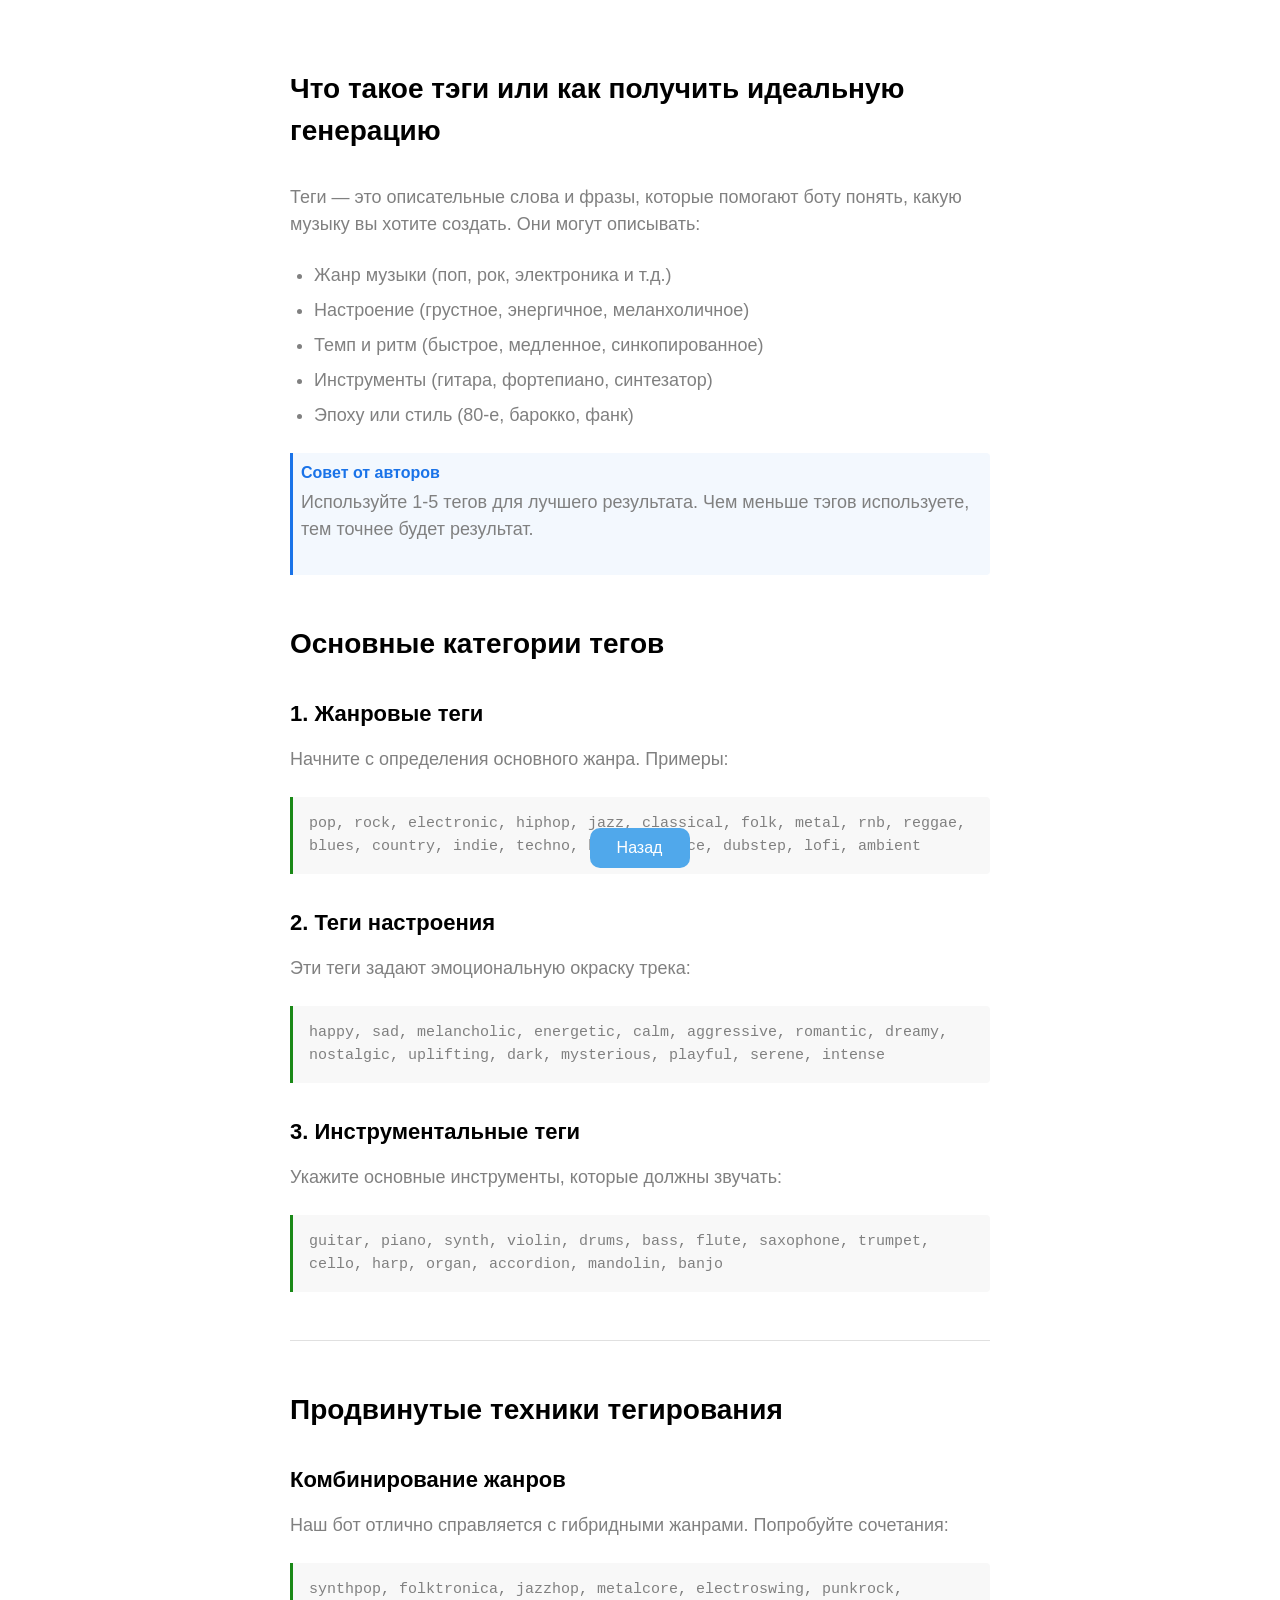
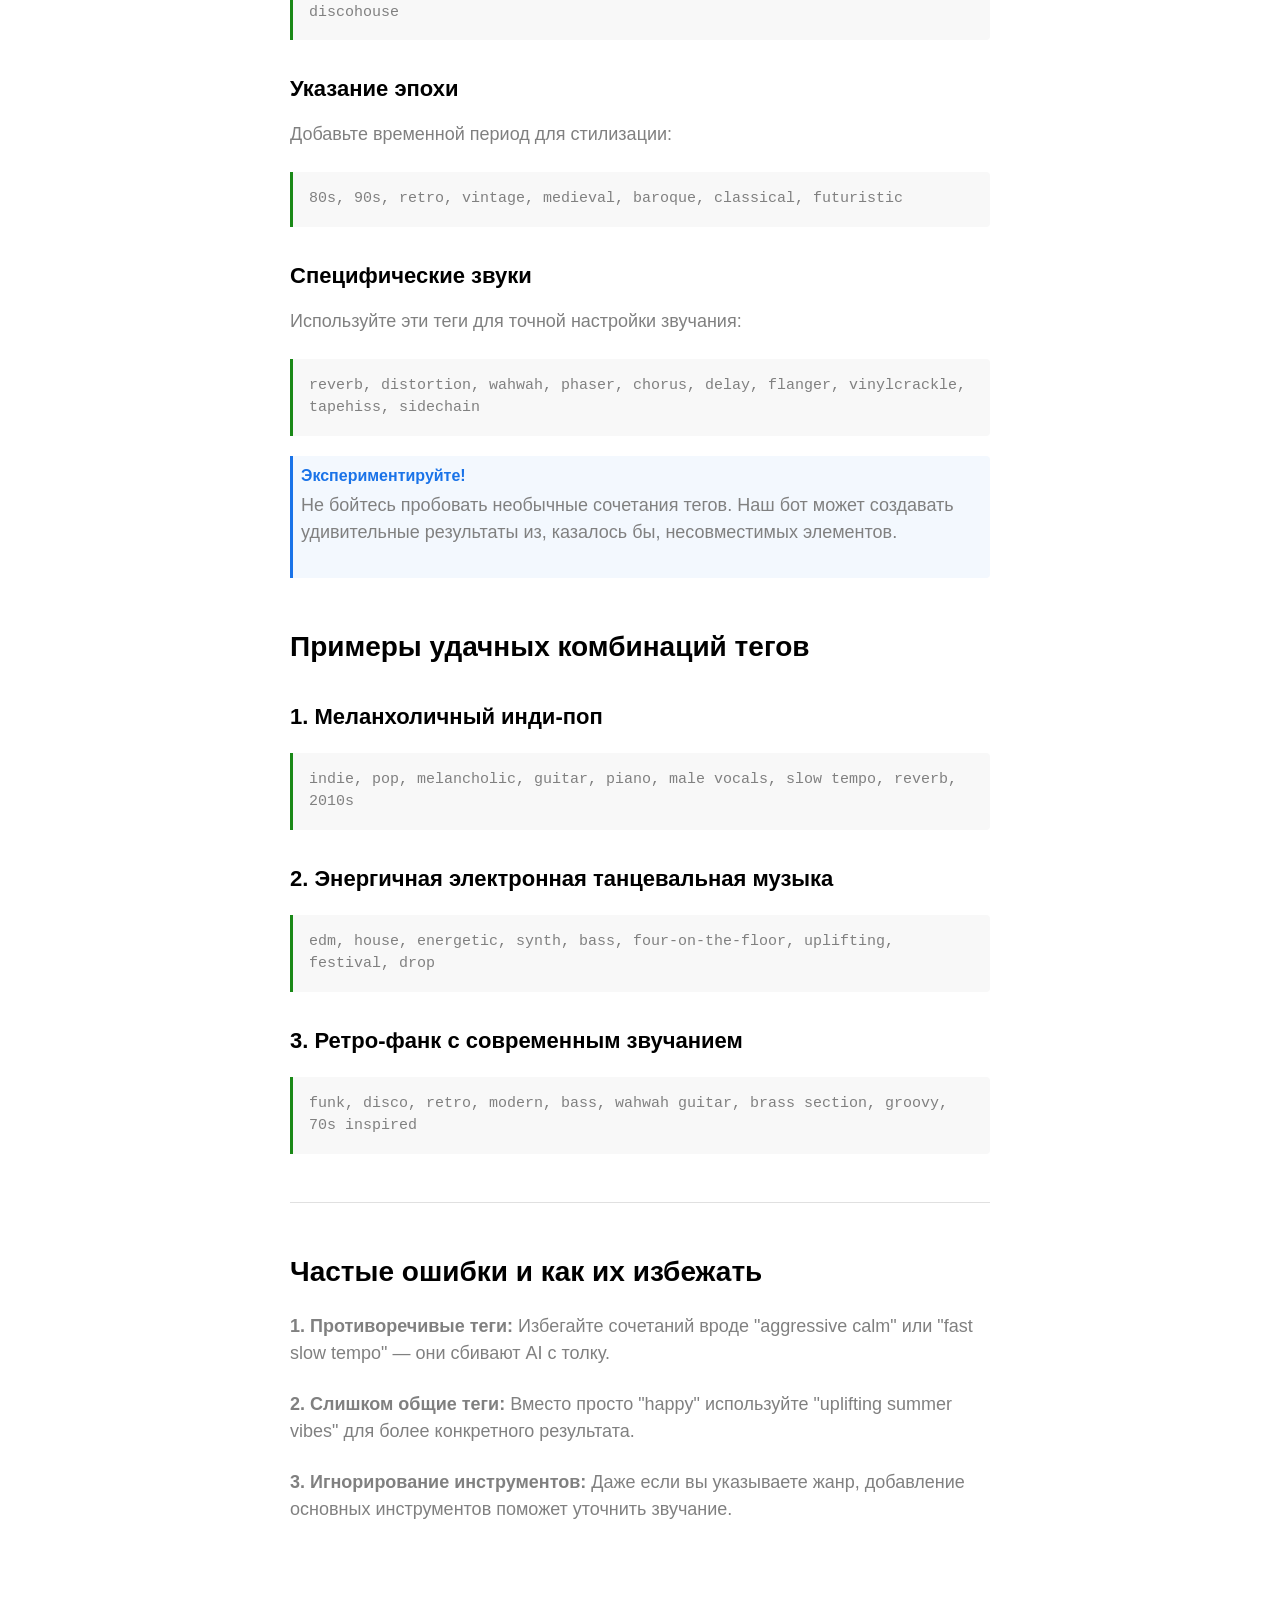
==== index.html @ ff2bd341 "work correct" ====
<!DOCTYPE html>
<html>
<head>
    <meta charset="utf-8">
    <meta name="viewport" content="width=device-width, initial-scale=1">
    <title>Полное руководство по тегам для Suno AI | Генерация музыки с искусственным интеллектом</title>
    <script src="https://telegram.org/js/telegram-web-app.js"></script>
    <link rel="stylesheet" type="text/css" href="style.css" media="screen"/>
</head>
<body>
<header>
    <h2>Что такое тэги или как получить идеальную генерацию</h2>
</header>

<article>

    <p>Теги — это описательные слова и фразы, которые помогают боту понять, какую музыку вы хотите создать. Они могут описывать:</p>

    <ul>
        <li>Жанр музыки (поп, рок, электроника и т.д.)</li>
        <li>Настроение (грустное, энергичное, меланхоличное)</li>
        <li>Темп и ритм (быстрое, медленное, синкопированное)</li>
        <li>Инструменты (гитара, фортепиано, синтезатор)</li>
        <li>Эпоху или стиль (80-е, барокко, фанк)</li>
    </ul>

    <div class="tip">
        <div class="tip-title">Совет от авторов</div>
        <p>Используйте 1-5 тегов для лучшего результата. Чем меньше тэгов используете, тем точнее будет результат.</p>
    </div>

    <h2>Основные категории тегов</h2>

    <h3>1. Жанровые теги</h3>
    <p>Начните с определения основного жанра. Примеры:</p>
    <div class="tag-example">
        pop, rock, electronic, hiphop, jazz, classical, folk, metal, rnb, reggae, blues, country, indie, techno, house,
        trance, dubstep, lofi, ambient
    </div>

    <h3>2. Теги настроения</h3>
    <p>Эти теги задают эмоциональную окраску трека:</p>
    <div class="tag-example">
        happy, sad, melancholic, energetic, calm, aggressive, romantic, dreamy, nostalgic, uplifting, dark, mysterious,
        playful, serene, intense
    </div>

    <h3>3. Инструментальные теги</h3>
    <p>Укажите основные инструменты, которые должны звучать:</p>
    <div class="tag-example">
        guitar, piano, synth, violin, drums, bass, flute, saxophone, trumpet, cello, harp, organ, accordion, mandolin,
        banjo
    </div>

    <div class="divider"></div>

    <h2>Продвинутые техники тегирования</h2>

    <h3>Комбинирование жанров</h3>
    <p>Наш бот отлично справляется с гибридными жанрами. Попробуйте сочетания:</p>
    <div class="tag-example">
        synthpop, folktronica, jazzhop, metalcore, electroswing, punkrock, discohouse
    </div>

    <h3>Указание эпохи</h3>
    <p>Добавьте временной период для стилизации:</p>
    <div class="tag-example">
        80s, 90s, retro, vintage, medieval, baroque, classical, futuristic
    </div>

    <h3>Специфические звуки</h3>
    <p>Используйте эти теги для точной настройки звучания:</p>
    <div class="tag-example">
        reverb, distortion, wahwah, phaser, chorus, delay, flanger, vinylcrackle, tapehiss, sidechain
    </div>

    <div class="tip">
        <div class="tip-title">Экспериментируйте!</div>
        <p>Не бойтесь пробовать необычные сочетания тегов. Наш бот может создавать удивительные результаты из, казалось
            бы, несовместимых элементов.</p>
    </div>

    <h2>Примеры удачных комбинаций тегов</h2>

    <h3>1. Меланхоличный инди-поп</h3>
    <div class="tag-example">
        indie, pop, melancholic, guitar, piano, male vocals, slow tempo, reverb, 2010s
    </div>

    <h3>2. Энергичная электронная танцевальная музыка</h3>
    <div class="tag-example">
        edm, house, energetic, synth, bass, four-on-the-floor, uplifting, festival, drop
    </div>

    <h3>3. Ретро-фанк с современным звучанием</h3>
    <div class="tag-example">
        funk, disco, retro, modern, bass, wahwah guitar, brass section, groovy, 70s inspired
    </div>

    <div class="divider"></div>

    <h2>Частые ошибки и как их избежать</h2>

    <p><strong>1. Противоречивые теги:</strong> Избегайте сочетаний вроде "aggressive calm" или "fast slow tempo" — они
        сбивают AI с толку.</p>

    <p><strong>2. Слишком общие теги:</strong> Вместо просто "happy" используйте "uplifting summer vibes" для более
        конкретного результата.</p>

    <p style="margin-bottom: 4rem"><strong>3. Игнорирование инструментов:</strong> Даже если вы указываете жанр, добавление основных инструментов
        поможет уточнить звучание.</p>
</article>
<div class="button-container">
    <button id="close-btn" class="close-btn">Назад</button>
</div>
<script src="app.js"></script>
</body>
</html>
---- style.css ----
button {
    background-color: var(--tg-theme-button-color, #50a8eb);
    color: var(--tg-theme-button-text-color, #ffffff);
    border: none;
    padding: 10px 16px;
    border-radius: 10px;
    margin-top: 10px;
    cursor: pointer;
}

:root {
    --primary-color: #1a8917;
    --secondary-color: #1a73e8;
    --text-color: #808080;
    --light-text: #999999;
    --border-color: #e0e0e0;
    --bg-light: #f8f8f8;
}

* {
    box-sizing: border-box;
    margin: 0;
    padding: 0;
}

body {
    font-family: -apple-system, BlinkMacSystemFont, 'Segoe UI', Roboto, Oxygen, Ubuntu, Cantarell, 'Helvetica Neue', sans-serif;
    line-height: 1.5;
    color: var(--text-color);
    max-width: 740px;
    margin: 0 auto;
    padding: 20px;
    background-color: #fff;
    -webkit-font-smoothing: antialiased;
    -moz-osx-font-smoothing: grayscale;
}

header {
    margin-bottom: 2rem;
}

h1 {
    font-size: 2.625rem; /* 42px */
    font-weight: 700;
    line-height: 1.2;
    margin-bottom: 1.5rem;
    color: #000;
}

h2 {
    font-size: 1.75rem; /* 28px */
    font-weight: 600;
    margin-top: 3rem;
    margin-bottom: 1.25rem;
    color: #000;
}

h3 {
    font-size: 1.375rem; /* 22px */
    font-weight: 600;
    margin-top: 2rem;
    margin-bottom: 1rem;
    color: #000;
}

p {
    font-size: 1.125rem; /* 18px */
    margin-bottom: 1.5rem;
    color: var(--text-color);
}

a {
    color: var(--primary-color);
    text-decoration: none;
    transition: opacity 0.2s;
}

a:hover {
    text-decoration: underline;
    opacity: 0.9;
}

.meta {
    color: var(--light-text);
    font-size: 1rem;
    margin-bottom: 2rem;
    display: flex;
    flex-wrap: wrap;
    gap: 0.5rem;
}

.tags {
    display: flex;
    flex-wrap: wrap;
    gap: 0.5rem;
    margin: 1.875rem 0;
}

.tag {
    background-color: #f2f2f2;
    color: var(--text-color);
    padding: 0.25rem 0.75rem;
    border-radius: 50px;
    font-size: 0.875rem;
    white-space: nowrap;
}

.tag-example {
    background-color: var(--bg-light);
    border-left: 3px solid var(--primary-color);
    padding: 1rem;
    margin: 1.25rem 0;
    font-family: 'SFMono-Regular', Consolas, 'Liberation Mono', Menlo, monospace;
    overflow-x: auto;
    border-radius: 0 4px 4px 0;
    font-size: 0.9375rem;
    line-height: 1.5;
}

.tip {
    background-color: rgba(26, 115, 232, 0.05);
    border-left: 3px solid var(--secondary-color);
    padding: .5rem;
    margin: 1.25rem 0;
    border-radius: 0 4px 4px 0;
}

.tip-title {
    font-weight: 600;
    margin-bottom: 0.25rem;
    color: var(--secondary-color);
}

.divider {
    border: 0;
    height: 1px;
    background: var(--border-color);
    margin: 3rem 0;
}

ul, ol {
    margin-bottom: 1.5rem;
    padding-left: 1.5rem;
}

li {
    margin-bottom: 0.5rem;
    font-size: 1.125rem;
}

footer {
    margin-top: 3.75rem;
    text-align: center;
    color: var(--light-text);
    font-size: 0.875rem;
    padding-top: 1.5rem;
    border-top: 1px solid var(--border-color);
}

/* Мобильные стили */
@media (max-width: 768px) {
    body {
        padding: 1rem;
    }

    h1 {
        font-size: 2rem; /* 32px */
        margin-bottom: 1.25rem;
    }

    h2 {
        font-size: 1.5rem; /* 24px */
        margin-top: 2.5rem;
    }

    h3 {
        font-size: 1.25rem; /* 20px */
    }

    p, li {
        font-size: 1rem;
    }

    .tag-example, .tip {
        padding: 0.75rem;
        font-size: 0.875rem;
    }

    .meta {
        font-size: 0.875rem;
    }
}

@media (max-width: 480px) {
    h1 {
        font-size: 1.75rem; /* 28px */
    }

    h2 {
        font-size: 1.375rem; /* 22px */
    }

    .tags {
        margin: 1.5rem 0;
    }
}

/* Анимации и интерактивность */
@media (hover: hover) {
    .tag:hover {
        background-color: #e6e6e6;
        cursor: default;
    }
}

/* Поддержка темной темы */
@media (prefers-color-scheme: dark) {
    body {
        background-color: #121212;
        color: #e0e0e0;
    }

    h1, h2, h3 {
        color: #ffffff;
    }

    .tag {
        background-color: #333;
        color: #e0e0e0;
    }

    .tag-example {
        background-color: #1e1e1e;
        color: #e0e0e0;
    }

    .tip {
        background-color: rgba(26, 115, 232, 0.1);
    }

    .divider, footer {
        border-color: #333;
    }
}

.button-container {
    display: flex;
    align-items: center;
    justify-content: center;
    position: fixed;
    bottom: 2rem;
    left: 50%;
    transform: translateX(-50%);
}

.close-btn {
    padding: 10px;
    line-height: 20px;
    font-size: 16px;
    width: 100px;
    font-family: -apple-system, BlinkMacSystemFont, 'Segoe UI', Roboto, Oxygen, Ubuntu, Cantarell, 'Helvetica Neue', sans-serif;
    text-align: center;
}

.close-btn:hover {
    transform: scale(1.05);    /* Легкое увеличение */
    box-shadow: 0 6px 12px rgba(0, 0, 0, 0.3); /* Усиленная тень */
}

.close-btn:active {
    transform: scale(0.95); /* Эффект нажатия */
}
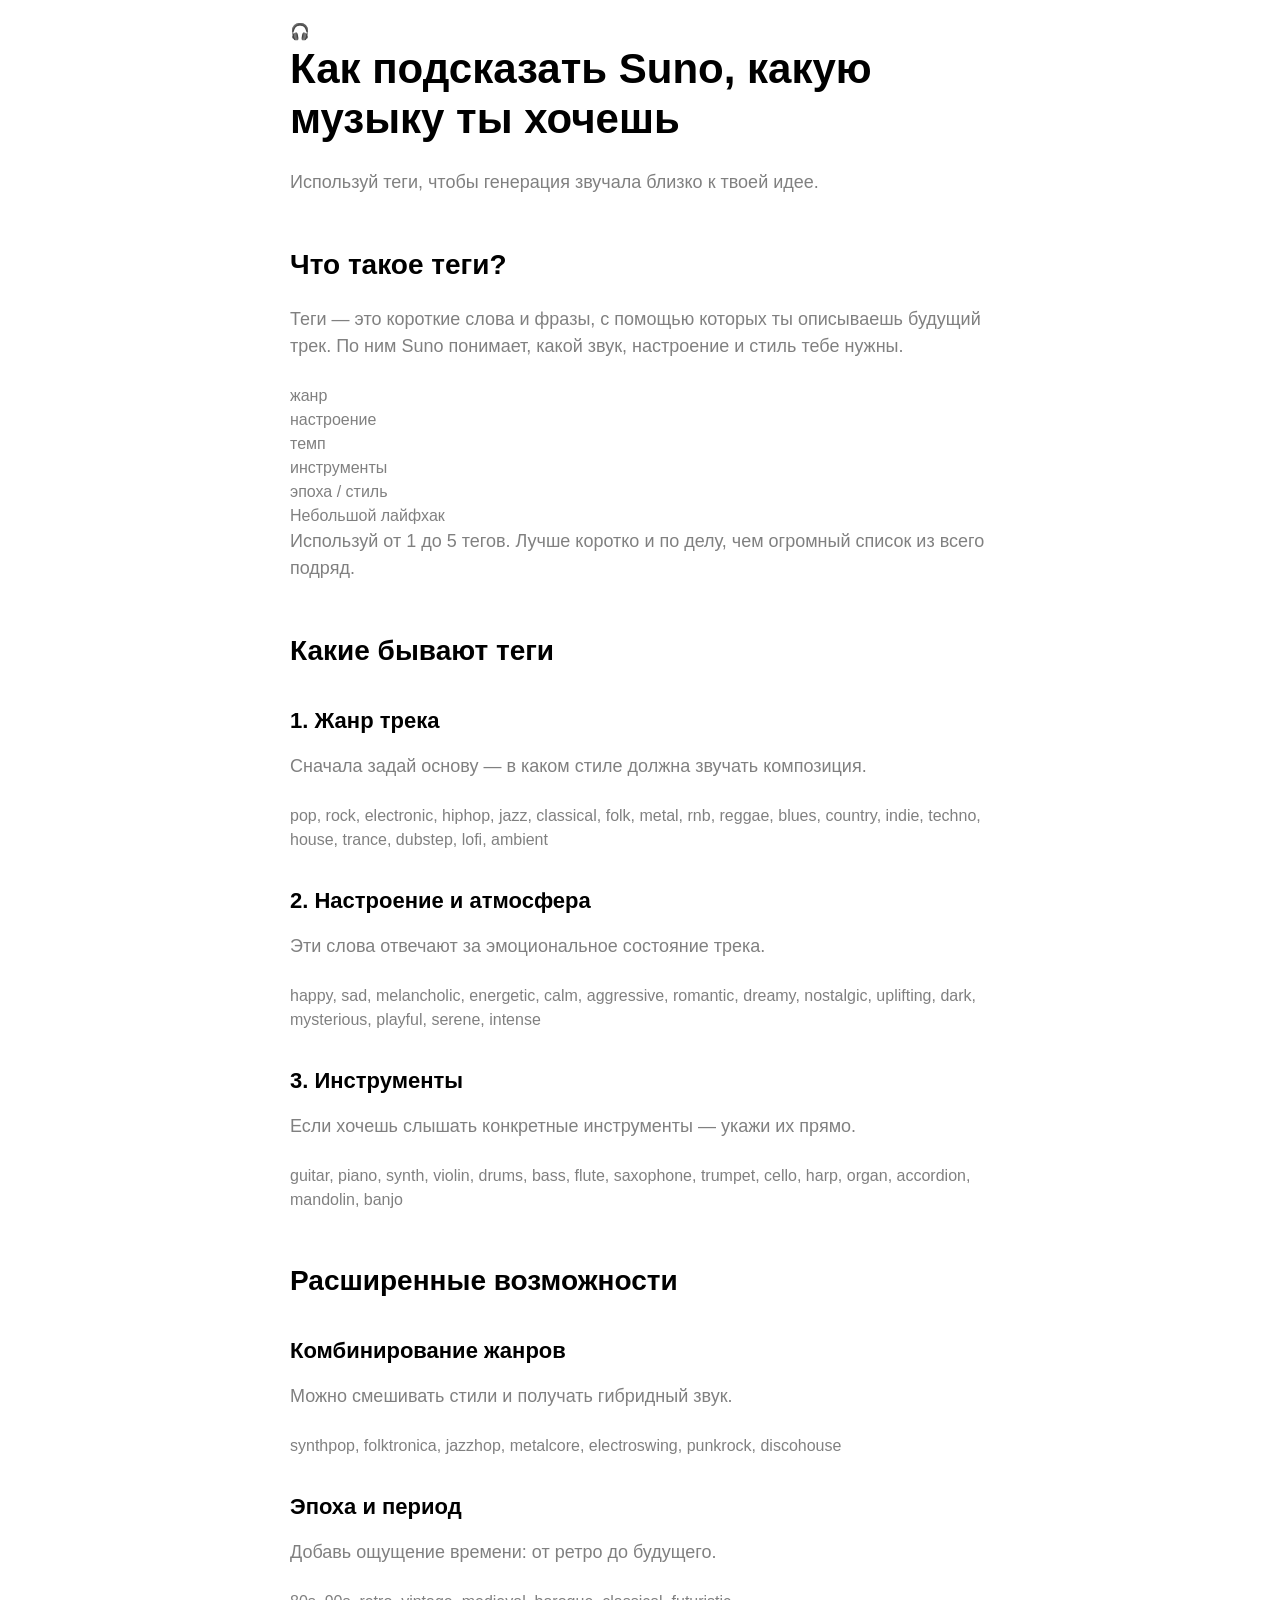
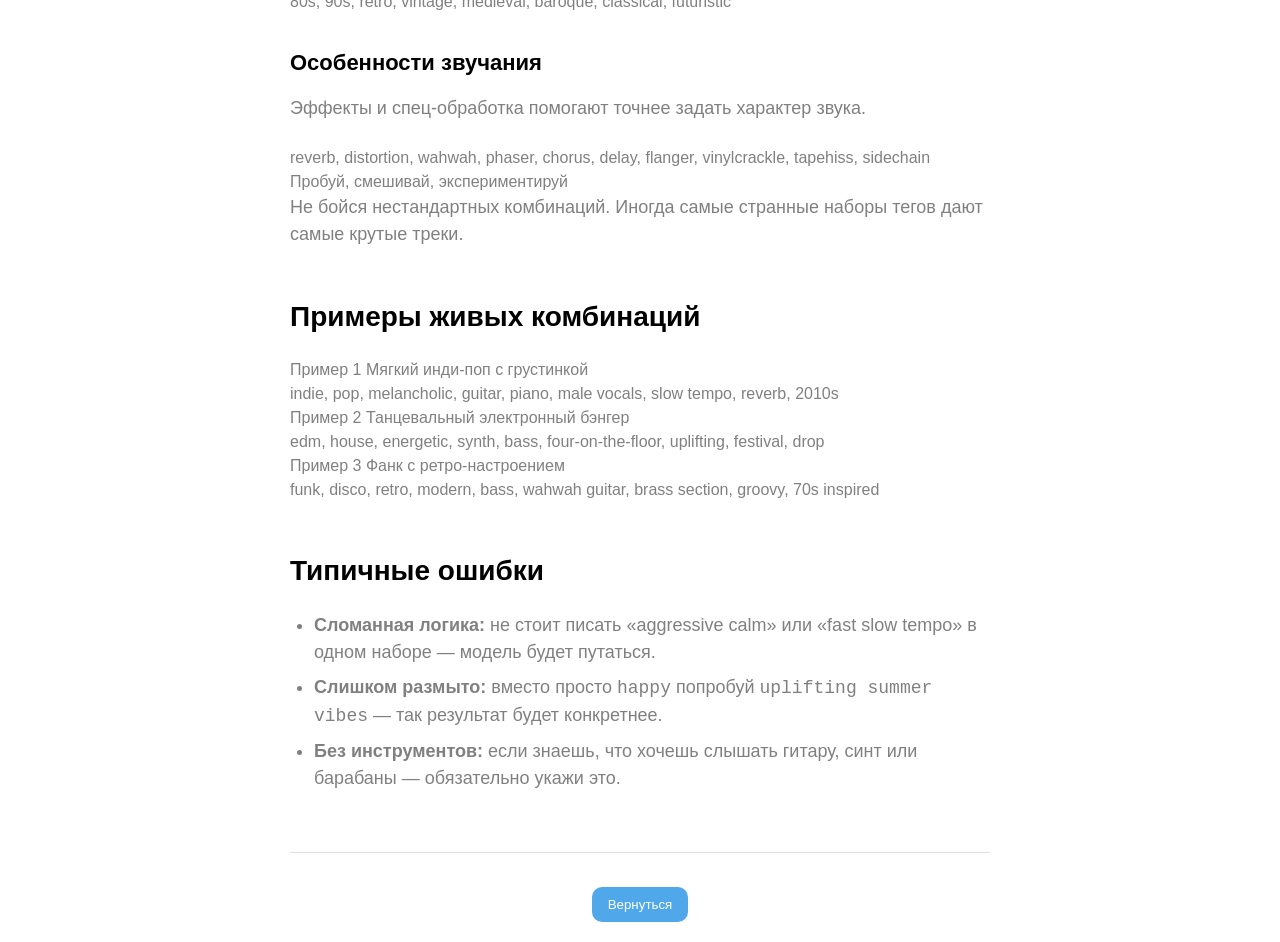
==== commit c8acb09f: "Update index.html" ====
--- a/index.html
+++ b/index.html
@@ -1,118 +1,183 @@
 <!DOCTYPE html>
-<html>
+<html lang="ru">
 <head>
     <meta charset="utf-8">
     <meta name="viewport" content="width=device-width, initial-scale=1">
-    <title>Полное руководство по тегам для Suno AI | Генерация музыки с искусственным интеллектом</title>
+    <title>Гайд по музыкальным подсказкам для Suno | Теги и примеры</title>
     <script src="https://telegram.org/js/telegram-web-app.js"></script>
     <link rel="stylesheet" type="text/css" href="style.css" media="screen"/>
 </head>
 <body>
-<header>
-    <h2>Что такое тэги или как получить идеальную генерацию</h2>
-</header>
+<div class="app-shell">
+    <header class="app-header">
+        <div class="app-header__icon">🎧</div>
+        <div class="app-header__text">
+            <h1 class="app-title">Как подсказать Suno, какую музыку ты хочешь</h1>
+            <p class="app-subtitle">Используй теги, чтобы генерация звучала близко к твоей идее.</p>
+        </div>
+    </header>
 
-<article>
+    <main class="app-main">
+        <section class="intro-card">
+            <h2 class="section-title">Что такое теги?</h2>
+            <p class="section-text">
+                Теги — это короткие слова и фразы, с помощью которых ты описываешь будущий трек. 
+                По ним Suno понимает, какой звук, настроение и стиль тебе нужны.
+            </p>
 
-    <p>Теги — это описательные слова и фразы, которые помогают боту понять, какую музыку вы хотите создать. Они могут описывать:</p>
+            <div class="pill-list">
+                <div class="pill-list__item">жанр</div>
+                <div class="pill-list__item">настроение</div>
+                <div class="pill-list__item">темп</div>
+                <div class="pill-list__item">инструменты</div>
+                <div class="pill-list__item">эпоха / стиль</div>
+            </div>
 
-    <ul>
-        <li>Жанр музыки (поп, рок, электроника и т.д.)</li>
-        <li>Настроение (грустное, энергичное, меланхоличное)</li>
-        <li>Темп и ритм (быстрое, медленное, синкопированное)</li>
-        <li>Инструменты (гитара, фортепиано, синтезатор)</li>
-        <li>Эпоху или стиль (80-е, барокко, фанк)</li>
-    </ul>
+            <div class="info-note">
+                <div class="info-note__label">Небольшой лайфхак</div>
+                <p class="info-note__text">
+                    Используй от 1 до 5 тегов. Лучше коротко и по делу, чем огромный список из всего подряд.
+                </p>
+            </div>
+        </section>
 
-    <div class="tip">
-        <div class="tip-title">Совет от авторов</div>
-        <p>Используйте 1-5 тегов для лучшего результата. Чем меньше тэгов используете, тем точнее будет результат.</p>
-    </div>
+        <section class="section-block">
+            <h2 class="section-title">Какие бывают теги</h2>
 
-    <h2>Основные категории тегов</h2>
+            <div class="category">
+                <h3 class="category__title">1. Жанр трека</h3>
+                <p class="section-text">
+                    Сначала задай основу — в каком стиле должна звучать композиция.
+                </p>
+                <div class="code-chip">
+                    pop, rock, electronic, hiphop, jazz, classical, folk, metal, rnb, reggae, blues, country, indie,
+                    techno, house, trance, dubstep, lofi, ambient
+                </div>
+            </div>
 
-    <h3>1. Жанровые теги</h3>
-    <p>Начните с определения основного жанра. Примеры:</p>
-    <div class="tag-example">
-        pop, rock, electronic, hiphop, jazz, classical, folk, metal, rnb, reggae, blues, country, indie, techno, house,
-        trance, dubstep, lofi, ambient
-    </div>
+            <div class="category">
+                <h3 class="category__title">2. Настроение и атмосфера</h3>
+                <p class="section-text">
+                    Эти слова отвечают за эмоциональное состояние трека.
+                </p>
+                <div class="code-chip">
+                    happy, sad, melancholic, energetic, calm, aggressive, romantic, dreamy, nostalgic, uplifting, dark,
+                    mysterious, playful, serene, intense
+                </div>
+            </div>
 
-    <h3>2. Теги настроения</h3>
-    <p>Эти теги задают эмоциональную окраску трека:</p>
-    <div class="tag-example">
-        happy, sad, melancholic, energetic, calm, aggressive, romantic, dreamy, nostalgic, uplifting, dark, mysterious,
-        playful, serene, intense
-    </div>
+            <div class="category">
+                <h3 class="category__title">3. Инструменты</h3>
+                <p class="section-text">
+                    Если хочешь слышать конкретные инструменты — укажи их прямо.
+                </p>
+                <div class="code-chip">
+                    guitar, piano, synth, violin, drums, bass, flute, saxophone, trumpet, cello, harp, organ, accordion,
+                    mandolin, banjo
+                </div>
+            </div>
+        </section>
 
-    <h3>3. Инструментальные теги</h3>
-    <p>Укажите основные инструменты, которые должны звучать:</p>
-    <div class="tag-example">
-        guitar, piano, synth, violin, drums, bass, flute, saxophone, trumpet, cello, harp, organ, accordion, mandolin,
-        banjo
-    </div>
+        <section class="section-block">
+            <h2 class="section-title">Расширенные возможности</h2>
 
-    <div class="divider"></div>
+            <div class="category">
+                <h3 class="category__title">Комбинирование жанров</h3>
+                <p class="section-text">
+                    Можно смешивать стили и получать гибридный звук.
+                </p>
+                <div class="code-chip">
+                    synthpop, folktronica, jazzhop, metalcore, electroswing, punkrock, discohouse
+                </div>
+            </div>
 
-    <h2>Продвинутые техники тегирования</h2>
+            <div class="category">
+                <h3 class="category__title">Эпоха и период</h3>
+                <p class="section-text">
+                    Добавь ощущение времени: от ретро до будущего.
+                </p>
+                <div class="code-chip">
+                    80s, 90s, retro, vintage, medieval, baroque, classical, futuristic
+                </div>
+            </div>
 
-    <h3>Комбинирование жанров</h3>
-    <p>Наш бот отлично справляется с гибридными жанрами. Попробуйте сочетания:</p>
-    <div class="tag-example">
-        synthpop, folktronica, jazzhop, metalcore, electroswing, punkrock, discohouse
-    </div>
+            <div class="category">
+                <h3 class="category__title">Особенности звучания</h3>
+                <p class="section-text">
+                    Эффекты и спец-обработка помогают точнее задать характер звука.
+                </p>
+                <div class="code-chip">
+                    reverb, distortion, wahwah, phaser, chorus, delay, flanger, vinylcrackle, tapehiss, sidechain
+                </div>
+            </div>
 
-    <h3>Указание эпохи</h3>
-    <p>Добавьте временной период для стилизации:</p>
-    <div class="tag-example">
-        80s, 90s, retro, vintage, medieval, baroque, classical, futuristic
-    </div>
+            <div class="info-note info-note--highlight">
+                <div class="info-note__label">Пробуй, смешивай, экспериментируй</div>
+                <p class="info-note__text">
+                    Не бойся нестандартных комбинаций. Иногда самые странные наборы тегов дают самые крутые треки.
+                </p>
+            </div>
+        </section>
 
-    <h3>Специфические звуки</h3>
-    <p>Используйте эти теги для точной настройки звучания:</p>
-    <div class="tag-example">
-        reverb, distortion, wahwah, phaser, chorus, delay, flanger, vinylcrackle, tapehiss, sidechain
-    </div>
+        <section class="section-block">
+            <h2 class="section-title">Примеры живых комбинаций</h2>
 
-    <div class="tip">
-        <div class="tip-title">Экспериментируйте!</div>
-        <p>Не бойтесь пробовать необычные сочетания тегов. Наш бот может создавать удивительные результаты из, казалось
-            бы, несовместимых элементов.</p>
-    </div>
+            <div class="example-card">
+                <div class="example-card__header">
+                    <span class="example-card__badge">Пример 1</span>
+                    <span class="example-card__title">Мягкий инди-поп с грустинкой</span>
+                </div>
+                <div class="code-chip">
+                    indie, pop, melancholic, guitar, piano, male vocals, slow tempo, reverb, 2010s
+                </div>
+            </div>
 
-    <h2>Примеры удачных комбинаций тегов</h2>
+            <div class="example-card">
+                <div class="example-card__header">
+                    <span class="example-card__badge">Пример 2</span>
+                    <span class="example-card__title">Танцевальный электронный бэнгер</span>
+                </div>
+                <div class="code-chip">
+                    edm, house, energetic, synth, bass, four-on-the-floor, uplifting, festival, drop
+                </div>
+            </div>
 
-    <h3>1. Меланхоличный инди-поп</h3>
-    <div class="tag-example">
-        indie, pop, melancholic, guitar, piano, male vocals, slow tempo, reverb, 2010s
-    </div>
+            <div class="example-card">
+                <div class="example-card__header">
+                    <span class="example-card__badge">Пример 3</span>
+                    <span class="example-card__title">Фанк с ретро-настроением</span>
+                </div>
+                <div class="code-chip">
+                    funk, disco, retro, modern, bass, wahwah guitar, brass section, groovy, 70s inspired
+                </div>
+            </div>
+        </section>
 
-    <h3>2. Энергичная электронная танцевальная музыка</h3>
-    <div class="tag-example">
-        edm, house, energetic, synth, bass, four-on-the-floor, uplifting, festival, drop
-    </div>
+        <section class="section-block section-block--compact">
+            <h2 class="section-title">Типичные ошибки</h2>
 
-    <h3>3. Ретро-фанк с современным звучанием</h3>
-    <div class="tag-example">
-        funk, disco, retro, modern, bass, wahwah guitar, brass section, groovy, 70s inspired
-    </div>
+            <ul class="mistakes-list">
+                <li class="mistakes-list__item">
+                    <strong>Сломанная логика:</strong> не стоит писать «aggressive calm» или «fast slow tempo» в одном
+                    наборе — модель будет путаться.
+                </li>
+                <li class="mistakes-list__item">
+                    <strong>Слишком размыто:</strong> вместо просто <code>happy</code> попробуй
+                    <code>uplifting summer vibes</code> — так результат будет конкретнее.
+                </li>
+                <li class="mistakes-list__item">
+                    <strong>Без инструментов:</strong> если знаешь, что хочешь слышать гитару, синт или барабаны —
+                    обязательно укажи это.
+                </li>
+            </ul>
+        </section>
+    </main>
 
-    <div class="divider"></div>
+    <footer class="app-footer">
+        <button class="btn-back" data-role="back-button">Вернуться</button>
+    </footer>
+</div>
 
-    <h2>Частые ошибки и как их избежать</h2>
-
-    <p><strong>1. Противоречивые теги:</strong> Избегайте сочетаний вроде "aggressive calm" или "fast slow tempo" — они
-        сбивают AI с толку.</p>
-
-    <p><strong>2. Слишком общие теги:</strong> Вместо просто "happy" используйте "uplifting summer vibes" для более
-        конкретного результата.</p>
-
-    <p style="margin-bottom: 4rem"><strong>3. Игнорирование инструментов:</strong> Даже если вы указываете жанр, добавление основных инструментов
-        поможет уточнить звучание.</p>
-</article>
-<div class="button-container">
-    <button id="close-btn" class="close-btn">Назад</button>
-</div>
 <script src="app.js"></script>
 </body>
-</html>+</html>
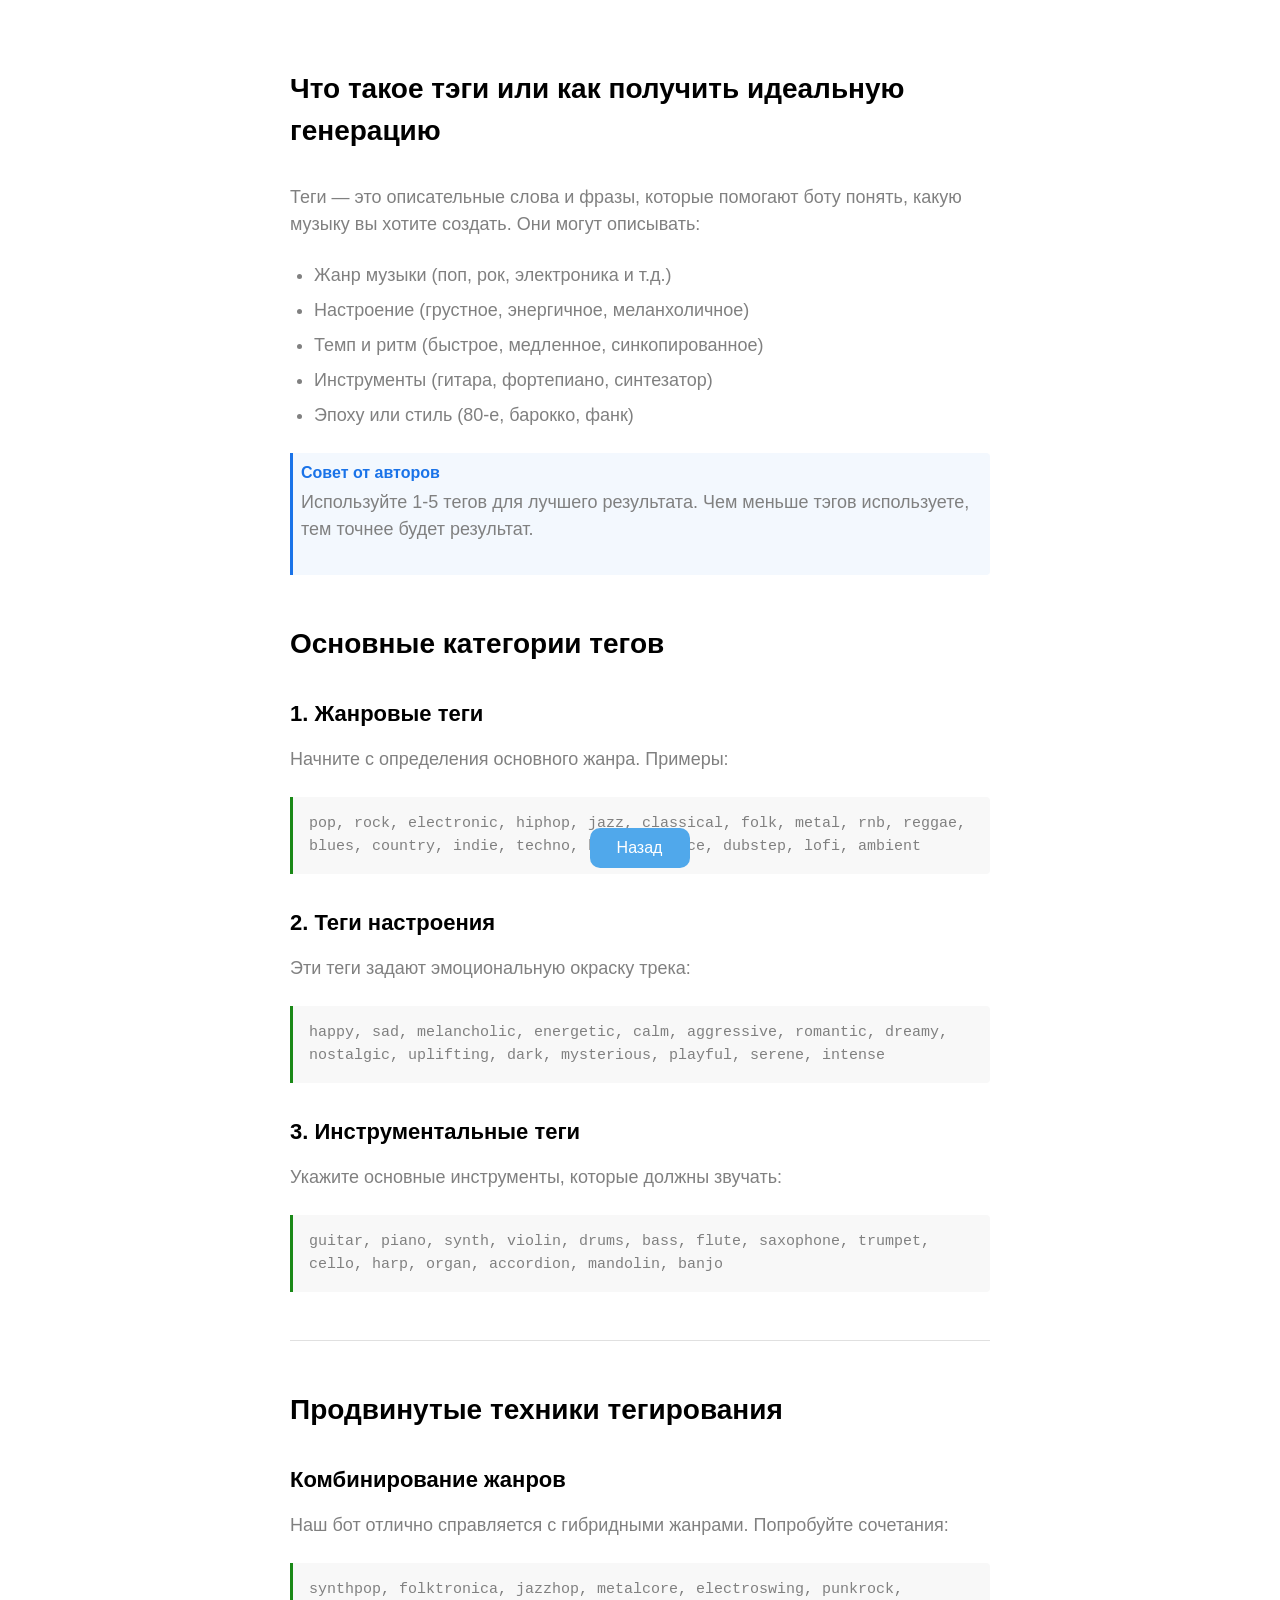
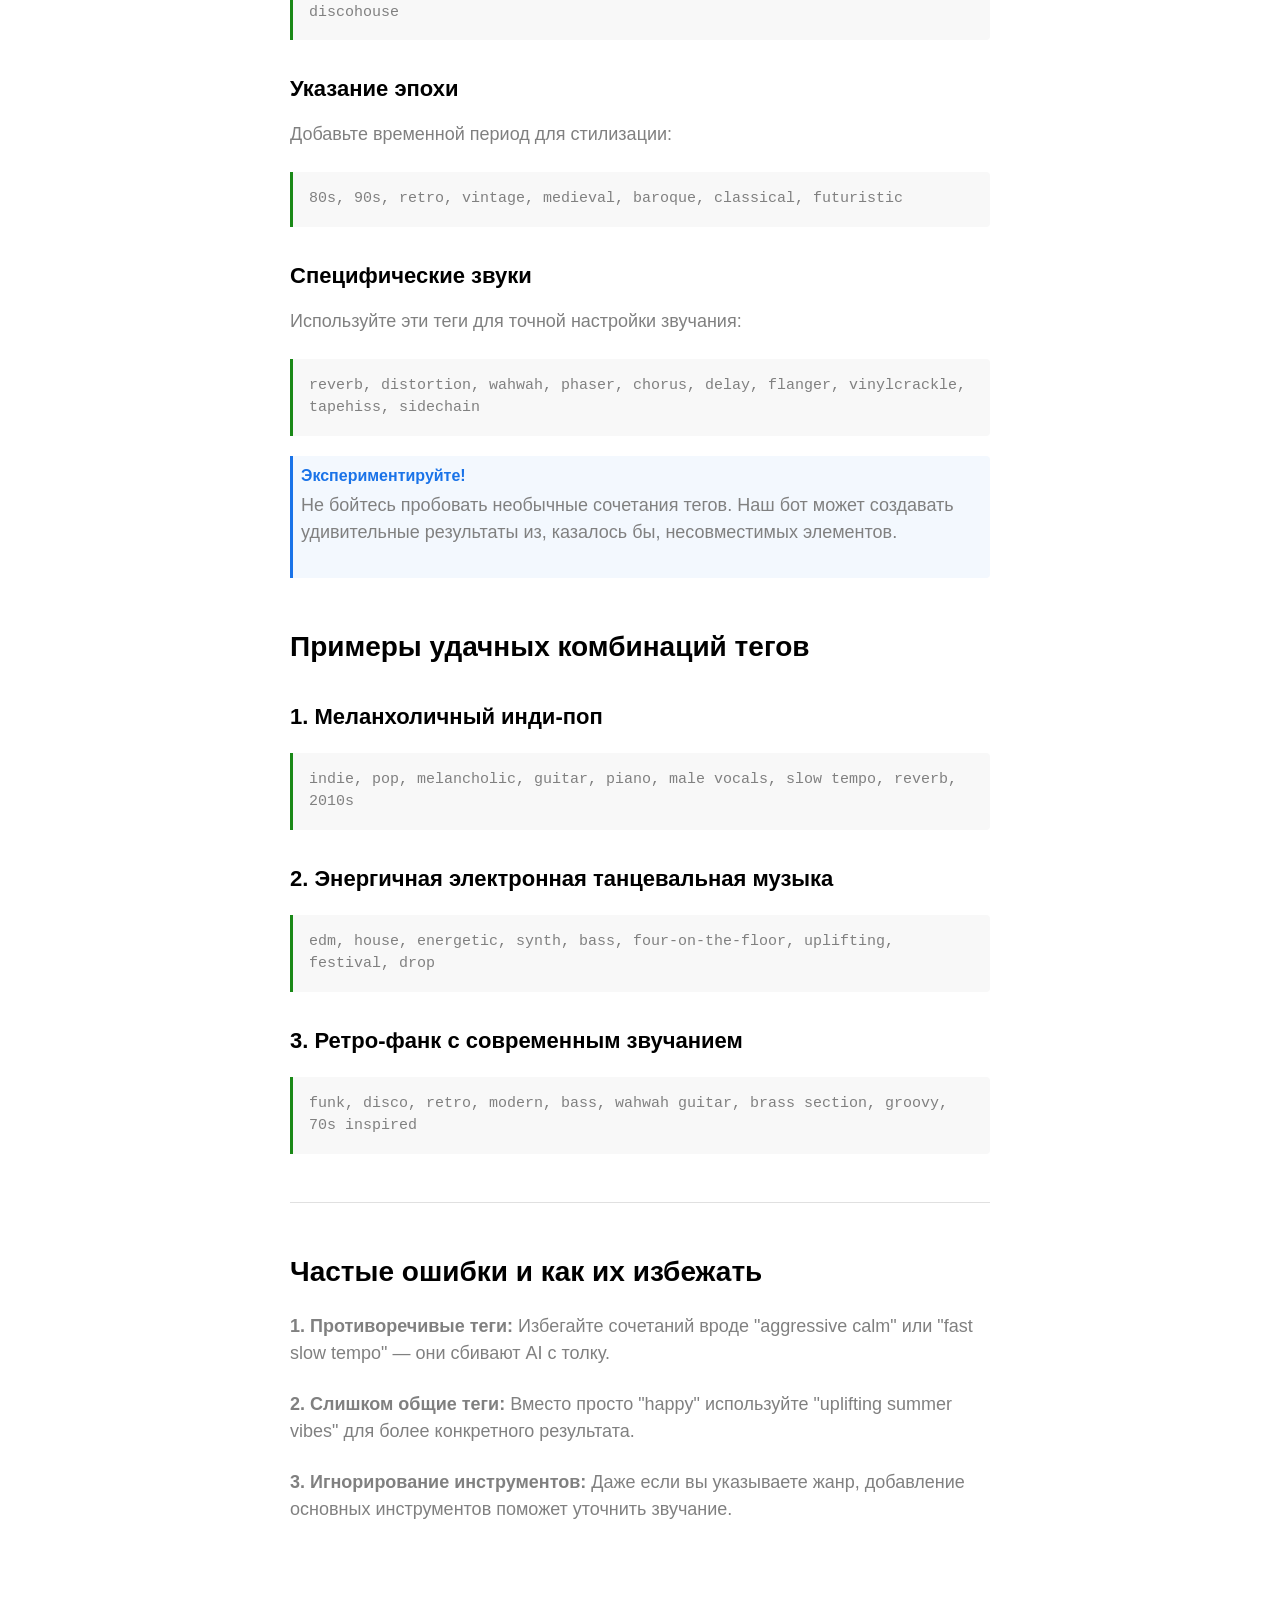
==== commit 0a64eb27: "revert changes" ====
--- a/index.html
+++ b/index.html
@@ -1,183 +1,118 @@
 <!DOCTYPE html>
-<html lang="ru">
+<html>
 <head>
     <meta charset="utf-8">
     <meta name="viewport" content="width=device-width, initial-scale=1">
-    <title>Гайд по музыкальным подсказкам для Suno | Теги и примеры</title>
+    <title>Полное руководство по тегам для Suno AI | Генерация музыки с искусственным интеллектом</title>
     <script src="https://telegram.org/js/telegram-web-app.js"></script>
     <link rel="stylesheet" type="text/css" href="style.css" media="screen"/>
 </head>
 <body>
-<div class="app-shell">
-    <header class="app-header">
-        <div class="app-header__icon">🎧</div>
-        <div class="app-header__text">
-            <h1 class="app-title">Как подсказать Suno, какую музыку ты хочешь</h1>
-            <p class="app-subtitle">Используй теги, чтобы генерация звучала близко к твоей идее.</p>
-        </div>
-    </header>
+<header>
+    <h2>Что такое тэги или как получить идеальную генерацию</h2>
+</header>
 
-    <main class="app-main">
-        <section class="intro-card">
-            <h2 class="section-title">Что такое теги?</h2>
-            <p class="section-text">
-                Теги — это короткие слова и фразы, с помощью которых ты описываешь будущий трек. 
-                По ним Suno понимает, какой звук, настроение и стиль тебе нужны.
-            </p>
+<article>
 
-            <div class="pill-list">
-                <div class="pill-list__item">жанр</div>
-                <div class="pill-list__item">настроение</div>
-                <div class="pill-list__item">темп</div>
-                <div class="pill-list__item">инструменты</div>
-                <div class="pill-list__item">эпоха / стиль</div>
-            </div>
+    <p>Теги — это описательные слова и фразы, которые помогают боту понять, какую музыку вы хотите создать. Они могут описывать:</p>
 
-            <div class="info-note">
-                <div class="info-note__label">Небольшой лайфхак</div>
-                <p class="info-note__text">
-                    Используй от 1 до 5 тегов. Лучше коротко и по делу, чем огромный список из всего подряд.
-                </p>
-            </div>
-        </section>
+    <ul>
+        <li>Жанр музыки (поп, рок, электроника и т.д.)</li>
+        <li>Настроение (грустное, энергичное, меланхоличное)</li>
+        <li>Темп и ритм (быстрое, медленное, синкопированное)</li>
+        <li>Инструменты (гитара, фортепиано, синтезатор)</li>
+        <li>Эпоху или стиль (80-е, барокко, фанк)</li>
+    </ul>
 
-        <section class="section-block">
-            <h2 class="section-title">Какие бывают теги</h2>
+    <div class="tip">
+        <div class="tip-title">Совет от авторов</div>
+        <p>Используйте 1-5 тегов для лучшего результата. Чем меньше тэгов используете, тем точнее будет результат.</p>
+    </div>
 
-            <div class="category">
-                <h3 class="category__title">1. Жанр трека</h3>
-                <p class="section-text">
-                    Сначала задай основу — в каком стиле должна звучать композиция.
-                </p>
-                <div class="code-chip">
-                    pop, rock, electronic, hiphop, jazz, classical, folk, metal, rnb, reggae, blues, country, indie,
-                    techno, house, trance, dubstep, lofi, ambient
-                </div>
-            </div>
+    <h2>Основные категории тегов</h2>
 
-            <div class="category">
-                <h3 class="category__title">2. Настроение и атмосфера</h3>
-                <p class="section-text">
-                    Эти слова отвечают за эмоциональное состояние трека.
-                </p>
-                <div class="code-chip">
-                    happy, sad, melancholic, energetic, calm, aggressive, romantic, dreamy, nostalgic, uplifting, dark,
-                    mysterious, playful, serene, intense
-                </div>
-            </div>
+    <h3>1. Жанровые теги</h3>
+    <p>Начните с определения основного жанра. Примеры:</p>
+    <div class="tag-example">
+        pop, rock, electronic, hiphop, jazz, classical, folk, metal, rnb, reggae, blues, country, indie, techno, house,
+        trance, dubstep, lofi, ambient
+    </div>
 
-            <div class="category">
-                <h3 class="category__title">3. Инструменты</h3>
-                <p class="section-text">
-                    Если хочешь слышать конкретные инструменты — укажи их прямо.
-                </p>
-                <div class="code-chip">
-                    guitar, piano, synth, violin, drums, bass, flute, saxophone, trumpet, cello, harp, organ, accordion,
-                    mandolin, banjo
-                </div>
-            </div>
-        </section>
+    <h3>2. Теги настроения</h3>
+    <p>Эти теги задают эмоциональную окраску трека:</p>
+    <div class="tag-example">
+        happy, sad, melancholic, energetic, calm, aggressive, romantic, dreamy, nostalgic, uplifting, dark, mysterious,
+        playful, serene, intense
+    </div>
 
-        <section class="section-block">
-            <h2 class="section-title">Расширенные возможности</h2>
+    <h3>3. Инструментальные теги</h3>
+    <p>Укажите основные инструменты, которые должны звучать:</p>
+    <div class="tag-example">
+        guitar, piano, synth, violin, drums, bass, flute, saxophone, trumpet, cello, harp, organ, accordion, mandolin,
+        banjo
+    </div>
 
-            <div class="category">
-                <h3 class="category__title">Комбинирование жанров</h3>
-                <p class="section-text">
-                    Можно смешивать стили и получать гибридный звук.
-                </p>
-                <div class="code-chip">
-                    synthpop, folktronica, jazzhop, metalcore, electroswing, punkrock, discohouse
-                </div>
-            </div>
+    <div class="divider"></div>
 
-            <div class="category">
-                <h3 class="category__title">Эпоха и период</h3>
-                <p class="section-text">
-                    Добавь ощущение времени: от ретро до будущего.
-                </p>
-                <div class="code-chip">
-                    80s, 90s, retro, vintage, medieval, baroque, classical, futuristic
-                </div>
-            </div>
+    <h2>Продвинутые техники тегирования</h2>
 
-            <div class="category">
-                <h3 class="category__title">Особенности звучания</h3>
-                <p class="section-text">
-                    Эффекты и спец-обработка помогают точнее задать характер звука.
-                </p>
-                <div class="code-chip">
-                    reverb, distortion, wahwah, phaser, chorus, delay, flanger, vinylcrackle, tapehiss, sidechain
-                </div>
-            </div>
+    <h3>Комбинирование жанров</h3>
+    <p>Наш бот отлично справляется с гибридными жанрами. Попробуйте сочетания:</p>
+    <div class="tag-example">
+        synthpop, folktronica, jazzhop, metalcore, electroswing, punkrock, discohouse
+    </div>
 
-            <div class="info-note info-note--highlight">
-                <div class="info-note__label">Пробуй, смешивай, экспериментируй</div>
-                <p class="info-note__text">
-                    Не бойся нестандартных комбинаций. Иногда самые странные наборы тегов дают самые крутые треки.
-                </p>
-            </div>
-        </section>
+    <h3>Указание эпохи</h3>
+    <p>Добавьте временной период для стилизации:</p>
+    <div class="tag-example">
+        80s, 90s, retro, vintage, medieval, baroque, classical, futuristic
+    </div>
 
-        <section class="section-block">
-            <h2 class="section-title">Примеры живых комбинаций</h2>
+    <h3>Специфические звуки</h3>
+    <p>Используйте эти теги для точной настройки звучания:</p>
+    <div class="tag-example">
+        reverb, distortion, wahwah, phaser, chorus, delay, flanger, vinylcrackle, tapehiss, sidechain
+    </div>
 
-            <div class="example-card">
-                <div class="example-card__header">
-                    <span class="example-card__badge">Пример 1</span>
-                    <span class="example-card__title">Мягкий инди-поп с грустинкой</span>
-                </div>
-                <div class="code-chip">
-                    indie, pop, melancholic, guitar, piano, male vocals, slow tempo, reverb, 2010s
-                </div>
-            </div>
+    <div class="tip">
+        <div class="tip-title">Экспериментируйте!</div>
+        <p>Не бойтесь пробовать необычные сочетания тегов. Наш бот может создавать удивительные результаты из, казалось
+            бы, несовместимых элементов.</p>
+    </div>
 
-            <div class="example-card">
-                <div class="example-card__header">
-                    <span class="example-card__badge">Пример 2</span>
-                    <span class="example-card__title">Танцевальный электронный бэнгер</span>
-                </div>
-                <div class="code-chip">
-                    edm, house, energetic, synth, bass, four-on-the-floor, uplifting, festival, drop
-                </div>
-            </div>
+    <h2>Примеры удачных комбинаций тегов</h2>
 
-            <div class="example-card">
-                <div class="example-card__header">
-                    <span class="example-card__badge">Пример 3</span>
-                    <span class="example-card__title">Фанк с ретро-настроением</span>
-                </div>
-                <div class="code-chip">
-                    funk, disco, retro, modern, bass, wahwah guitar, brass section, groovy, 70s inspired
-                </div>
-            </div>
-        </section>
+    <h3>1. Меланхоличный инди-поп</h3>
+    <div class="tag-example">
+        indie, pop, melancholic, guitar, piano, male vocals, slow tempo, reverb, 2010s
+    </div>
 
-        <section class="section-block section-block--compact">
-            <h2 class="section-title">Типичные ошибки</h2>
+    <h3>2. Энергичная электронная танцевальная музыка</h3>
+    <div class="tag-example">
+        edm, house, energetic, synth, bass, four-on-the-floor, uplifting, festival, drop
+    </div>
 
-            <ul class="mistakes-list">
-                <li class="mistakes-list__item">
-                    <strong>Сломанная логика:</strong> не стоит писать «aggressive calm» или «fast slow tempo» в одном
-                    наборе — модель будет путаться.
-                </li>
-                <li class="mistakes-list__item">
-                    <strong>Слишком размыто:</strong> вместо просто <code>happy</code> попробуй
-                    <code>uplifting summer vibes</code> — так результат будет конкретнее.
-                </li>
-                <li class="mistakes-list__item">
-                    <strong>Без инструментов:</strong> если знаешь, что хочешь слышать гитару, синт или барабаны —
-                    обязательно укажи это.
-                </li>
-            </ul>
-        </section>
-    </main>
+    <h3>3. Ретро-фанк с современным звучанием</h3>
+    <div class="tag-example">
+        funk, disco, retro, modern, bass, wahwah guitar, brass section, groovy, 70s inspired
+    </div>
 
-    <footer class="app-footer">
-        <button class="btn-back" data-role="back-button">Вернуться</button>
-    </footer>
+    <div class="divider"></div>
+
+    <h2>Частые ошибки и как их избежать</h2>
+
+    <p><strong>1. Противоречивые теги:</strong> Избегайте сочетаний вроде "aggressive calm" или "fast slow tempo" — они
+        сбивают AI с толку.</p>
+
+    <p><strong>2. Слишком общие теги:</strong> Вместо просто "happy" используйте "uplifting summer vibes" для более
+        конкретного результата.</p>
+
+    <p style="margin-bottom: 4rem"><strong>3. Игнорирование инструментов:</strong> Даже если вы указываете жанр, добавление основных инструментов
+        поможет уточнить звучание.</p>
+</article>
+<div class="button-container">
+    <button id="close-btn" class="close-btn">Назад</button>
 </div>
-
 <script src="app.js"></script>
 </body>
-</html>
+</html>
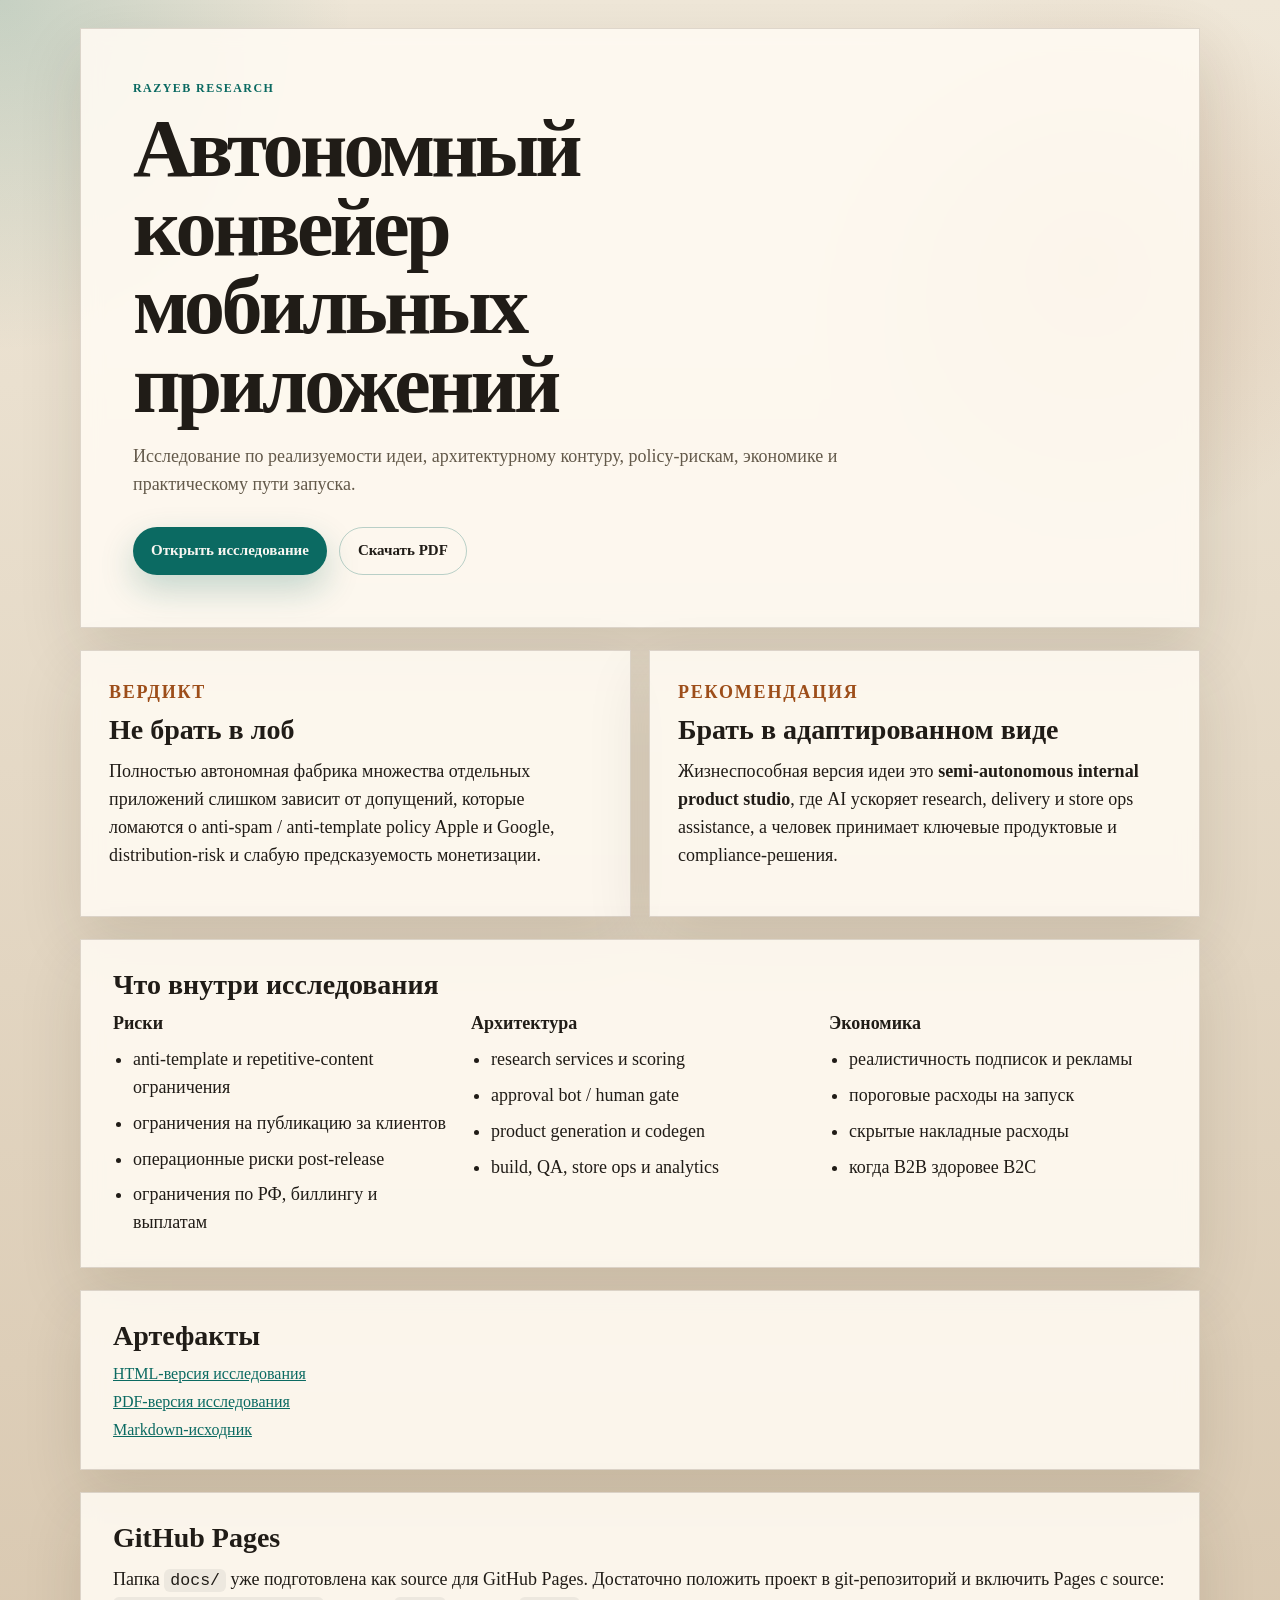
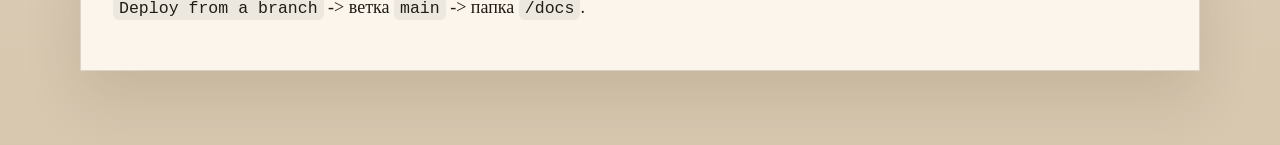
==== commit 9a5793d5: "Publish mobile app pipeline research site" ====
--- a/index.html
+++ b/index.html
@@ -1,118 +1,99 @@
-<!DOCTYPE html>
-<html>
+<!doctype html>
+<html lang="ru">
 <head>
-    <meta charset="utf-8">
-    <meta name="viewport" content="width=device-width, initial-scale=1">
-    <title>Полное руководство по тегам для Suno AI | Генерация музыки с искусственным интеллектом</title>
-    <script src="https://telegram.org/js/telegram-web-app.js"></script>
-    <link rel="stylesheet" type="text/css" href="style.css" media="screen"/>
+  <meta charset="utf-8">
+  <meta name="viewport" content="width=device-width, initial-scale=1">
+  <title>Razyeb Research</title>
+  <meta name="description" content="Исследование по идее автономного конвейера мобильных приложений: реализуемость, риски, архитектура, монетизация и ограничения для РФ.">
+  <link rel="stylesheet" href="./site.css">
 </head>
 <body>
-<header>
-    <h2>Что такое тэги или как получить идеальную генерацию</h2>
-</header>
+  <main class="shell">
+    <section class="hero">
+      <p class="eyebrow">Razyeb Research</p>
+      <h1>Автономный конвейер мобильных приложений</h1>
+      <p class="lede">
+        Исследование по реализуемости идеи, архитектурному контуру, policy-рискам,
+        экономике и практическому пути запуска.
+      </p>
+      <div class="actions">
+        <a class="button button-primary" href="./mobile-app-pipeline-feasibility.html">Открыть исследование</a>
+        <a class="button button-secondary" href="./mobile-app-pipeline-feasibility.pdf">Скачать PDF</a>
+      </div>
+    </section>
 
-<article>
+    <section class="panel panel-grid">
+      <article class="card">
+        <p class="card-label">Вердикт</p>
+        <h2>Не брать в лоб</h2>
+        <p>
+          Полностью автономная фабрика множества отдельных приложений слишком
+          зависит от допущений, которые ломаются о anti-spam / anti-template
+          policy Apple и Google, distribution-risk и слабую предсказуемость
+          монетизации.
+        </p>
+      </article>
+      <article class="card">
+        <p class="card-label">Рекомендация</p>
+        <h2>Брать в адаптированном виде</h2>
+        <p>
+          Жизнеспособная версия идеи это <strong>semi-autonomous internal product studio</strong>,
+          где AI ускоряет research, delivery и store ops assistance, а человек
+          принимает ключевые продуктовые и compliance-решения.
+        </p>
+      </article>
+    </section>
 
-    <p>Теги — это описательные слова и фразы, которые помогают боту понять, какую музыку вы хотите создать. Они могут описывать:</p>
+    <section class="panel">
+      <h2>Что внутри исследования</h2>
+      <div class="list-grid">
+        <div>
+          <h3>Риски</h3>
+          <ul>
+            <li>anti-template и repetitive-content ограничения</li>
+            <li>ограничения на публикацию за клиентов</li>
+            <li>операционные риски post-release</li>
+            <li>ограничения по РФ, биллингу и выплатам</li>
+          </ul>
+        </div>
+        <div>
+          <h3>Архитектура</h3>
+          <ul>
+            <li>research services и scoring</li>
+            <li>approval bot / human gate</li>
+            <li>product generation и codegen</li>
+            <li>build, QA, store ops и analytics</li>
+          </ul>
+        </div>
+        <div>
+          <h3>Экономика</h3>
+          <ul>
+            <li>реалистичность подписок и рекламы</li>
+            <li>пороговые расходы на запуск</li>
+            <li>скрытые накладные расходы</li>
+            <li>когда B2B здоровее B2C</li>
+          </ul>
+        </div>
+      </div>
+    </section>
 
-    <ul>
-        <li>Жанр музыки (поп, рок, электроника и т.д.)</li>
-        <li>Настроение (грустное, энергичное, меланхоличное)</li>
-        <li>Темп и ритм (быстрое, медленное, синкопированное)</li>
-        <li>Инструменты (гитара, фортепиано, синтезатор)</li>
-        <li>Эпоху или стиль (80-е, барокко, фанк)</li>
-    </ul>
+    <section class="panel">
+      <h2>Артефакты</h2>
+      <div class="links">
+        <a href="./mobile-app-pipeline-feasibility.html">HTML-версия исследования</a>
+        <a href="./mobile-app-pipeline-feasibility.pdf">PDF-версия исследования</a>
+        <a href="./mobile-app-pipeline-feasibility.md">Markdown-исходник</a>
+      </div>
+    </section>
 
-    <div class="tip">
-        <div class="tip-title">Совет от авторов</div>
-        <p>Используйте 1-5 тегов для лучшего результата. Чем меньше тэгов используете, тем точнее будет результат.</p>
-    </div>
-
-    <h2>Основные категории тегов</h2>
-
-    <h3>1. Жанровые теги</h3>
-    <p>Начните с определения основного жанра. Примеры:</p>
-    <div class="tag-example">
-        pop, rock, electronic, hiphop, jazz, classical, folk, metal, rnb, reggae, blues, country, indie, techno, house,
-        trance, dubstep, lofi, ambient
-    </div>
-
-    <h3>2. Теги настроения</h3>
-    <p>Эти теги задают эмоциональную окраску трека:</p>
-    <div class="tag-example">
-        happy, sad, melancholic, energetic, calm, aggressive, romantic, dreamy, nostalgic, uplifting, dark, mysterious,
-        playful, serene, intense
-    </div>
-
-    <h3>3. Инструментальные теги</h3>
-    <p>Укажите основные инструменты, которые должны звучать:</p>
-    <div class="tag-example">
-        guitar, piano, synth, violin, drums, bass, flute, saxophone, trumpet, cello, harp, organ, accordion, mandolin,
-        banjo
-    </div>
-
-    <div class="divider"></div>
-
-    <h2>Продвинутые техники тегирования</h2>
-
-    <h3>Комбинирование жанров</h3>
-    <p>Наш бот отлично справляется с гибридными жанрами. Попробуйте сочетания:</p>
-    <div class="tag-example">
-        synthpop, folktronica, jazzhop, metalcore, electroswing, punkrock, discohouse
-    </div>
-
-    <h3>Указание эпохи</h3>
-    <p>Добавьте временной период для стилизации:</p>
-    <div class="tag-example">
-        80s, 90s, retro, vintage, medieval, baroque, classical, futuristic
-    </div>
-
-    <h3>Специфические звуки</h3>
-    <p>Используйте эти теги для точной настройки звучания:</p>
-    <div class="tag-example">
-        reverb, distortion, wahwah, phaser, chorus, delay, flanger, vinylcrackle, tapehiss, sidechain
-    </div>
-
-    <div class="tip">
-        <div class="tip-title">Экспериментируйте!</div>
-        <p>Не бойтесь пробовать необычные сочетания тегов. Наш бот может создавать удивительные результаты из, казалось
-            бы, несовместимых элементов.</p>
-    </div>
-
-    <h2>Примеры удачных комбинаций тегов</h2>
-
-    <h3>1. Меланхоличный инди-поп</h3>
-    <div class="tag-example">
-        indie, pop, melancholic, guitar, piano, male vocals, slow tempo, reverb, 2010s
-    </div>
-
-    <h3>2. Энергичная электронная танцевальная музыка</h3>
-    <div class="tag-example">
-        edm, house, energetic, synth, bass, four-on-the-floor, uplifting, festival, drop
-    </div>
-
-    <h3>3. Ретро-фанк с современным звучанием</h3>
-    <div class="tag-example">
-        funk, disco, retro, modern, bass, wahwah guitar, brass section, groovy, 70s inspired
-    </div>
-
-    <div class="divider"></div>
-
-    <h2>Частые ошибки и как их избежать</h2>
-
-    <p><strong>1. Противоречивые теги:</strong> Избегайте сочетаний вроде "aggressive calm" или "fast slow tempo" — они
-        сбивают AI с толку.</p>
-
-    <p><strong>2. Слишком общие теги:</strong> Вместо просто "happy" используйте "uplifting summer vibes" для более
-        конкретного результата.</p>
-
-    <p style="margin-bottom: 4rem"><strong>3. Игнорирование инструментов:</strong> Даже если вы указываете жанр, добавление основных инструментов
-        поможет уточнить звучание.</p>
-</article>
-<div class="button-container">
-    <button id="close-btn" class="close-btn">Назад</button>
-</div>
-<script src="app.js"></script>
+    <section class="panel note">
+      <h2>GitHub Pages</h2>
+      <p>
+        Папка <code>docs/</code> уже подготовлена как source для GitHub Pages.
+        Достаточно положить проект в git-репозиторий и включить Pages с source:
+        <code>Deploy from a branch</code> -> ветка <code>main</code> -> папка <code>/docs</code>.
+      </p>
+    </section>
+  </main>
 </body>
-</html>+</html>
--- a/site.css
+++ b/site.css
@@ -0,0 +1,219 @@
+:root {
+  --bg: #efe7d8;
+  --bg-deep: #d8c7af;
+  --paper: rgba(255, 251, 243, 0.88);
+  --ink: #201c17;
+  --muted: #63594a;
+  --line: rgba(78, 62, 43, 0.18);
+  --accent: #0b6a62;
+  --accent-2: #9d4e1a;
+  --shadow: 0 24px 60px rgba(42, 29, 12, 0.12);
+}
+
+* {
+  box-sizing: border-box;
+}
+
+html {
+  scroll-behavior: smooth;
+}
+
+body {
+  margin: 0;
+  color: var(--ink);
+  font-family: Georgia, "Times New Roman", serif;
+  background:
+    radial-gradient(circle at top left, rgba(11, 106, 98, 0.18), transparent 22rem),
+    radial-gradient(circle at 85% 15%, rgba(157, 78, 26, 0.16), transparent 18rem),
+    linear-gradient(180deg, var(--bg) 0%, var(--bg-deep) 100%);
+}
+
+.shell {
+  width: min(1120px, calc(100vw - 40px));
+  margin: 0 auto;
+  padding: 28px 0 52px;
+}
+
+.hero,
+.panel {
+  background: var(--paper);
+  border: 1px solid var(--line);
+  box-shadow: var(--shadow);
+  backdrop-filter: blur(10px);
+}
+
+.hero {
+  padding: 52px;
+  margin-bottom: 22px;
+}
+
+.eyebrow {
+  margin: 0 0 14px;
+  color: var(--accent);
+  text-transform: uppercase;
+  letter-spacing: 0.12em;
+  font-size: 12px;
+  font-weight: 700;
+}
+
+h1,
+h2,
+h3,
+p {
+  margin-top: 0;
+}
+
+h1 {
+  max-width: 12ch;
+  font-size: clamp(44px, 7vw, 82px);
+  line-height: 0.96;
+  letter-spacing: -0.045em;
+  margin-bottom: 18px;
+}
+
+h2 {
+  font-size: 28px;
+  line-height: 1.05;
+  margin-bottom: 14px;
+}
+
+h3 {
+  font-size: 18px;
+  margin-bottom: 12px;
+}
+
+.lede,
+.panel p,
+li {
+  font-size: 18px;
+  line-height: 1.55;
+}
+
+.lede {
+  max-width: 48rem;
+  color: var(--muted);
+  margin-bottom: 28px;
+}
+
+.actions {
+  display: flex;
+  flex-wrap: wrap;
+  gap: 12px;
+}
+
+.button {
+  display: inline-flex;
+  align-items: center;
+  justify-content: center;
+  min-height: 48px;
+  padding: 0 18px;
+  border-radius: 999px;
+  text-decoration: none;
+  font-size: 15px;
+  font-weight: 700;
+  transition: transform 180ms ease, box-shadow 180ms ease, background 180ms ease;
+}
+
+.button:hover {
+  transform: translateY(-1px);
+}
+
+.button-primary {
+  background: var(--accent);
+  color: #f8f6f1;
+  box-shadow: 0 14px 34px rgba(11, 106, 98, 0.24);
+}
+
+.button-secondary {
+  background: transparent;
+  color: var(--ink);
+  border: 1px solid rgba(11, 106, 98, 0.28);
+}
+
+.panel {
+  padding: 30px 32px;
+  margin-bottom: 22px;
+}
+
+.panel-grid {
+  display: grid;
+  grid-template-columns: repeat(2, minmax(0, 1fr));
+  gap: 18px;
+  background: transparent;
+  border: 0;
+  box-shadow: none;
+  padding: 0;
+}
+
+.card {
+  background: var(--paper);
+  border: 1px solid var(--line);
+  box-shadow: var(--shadow);
+  padding: 28px;
+}
+
+.card-label {
+  margin-bottom: 8px;
+  color: var(--accent-2);
+  text-transform: uppercase;
+  letter-spacing: 0.1em;
+  font-size: 12px;
+  font-weight: 700;
+}
+
+.list-grid {
+  display: grid;
+  grid-template-columns: repeat(3, minmax(0, 1fr));
+  gap: 20px;
+}
+
+ul {
+  margin: 0;
+  padding-left: 20px;
+}
+
+li + li {
+  margin-top: 8px;
+}
+
+.links {
+  display: flex;
+  flex-direction: column;
+  gap: 10px;
+}
+
+a {
+  color: var(--accent);
+}
+
+.note code {
+  font-family: ui-monospace, SFMono-Regular, Menlo, Monaco, Consolas, monospace;
+  font-size: 0.92em;
+  background: rgba(18, 37, 32, 0.06);
+  padding: 2px 6px;
+  border-radius: 6px;
+}
+
+@media (max-width: 860px) {
+  .hero,
+  .panel,
+  .card {
+    padding: 24px;
+  }
+
+  .panel-grid,
+  .list-grid {
+    grid-template-columns: 1fr;
+  }
+
+  .shell {
+    width: min(100vw - 24px, 1120px);
+    padding-top: 12px;
+  }
+
+  .lede,
+  .panel p,
+  li {
+    font-size: 16px;
+  }
+}
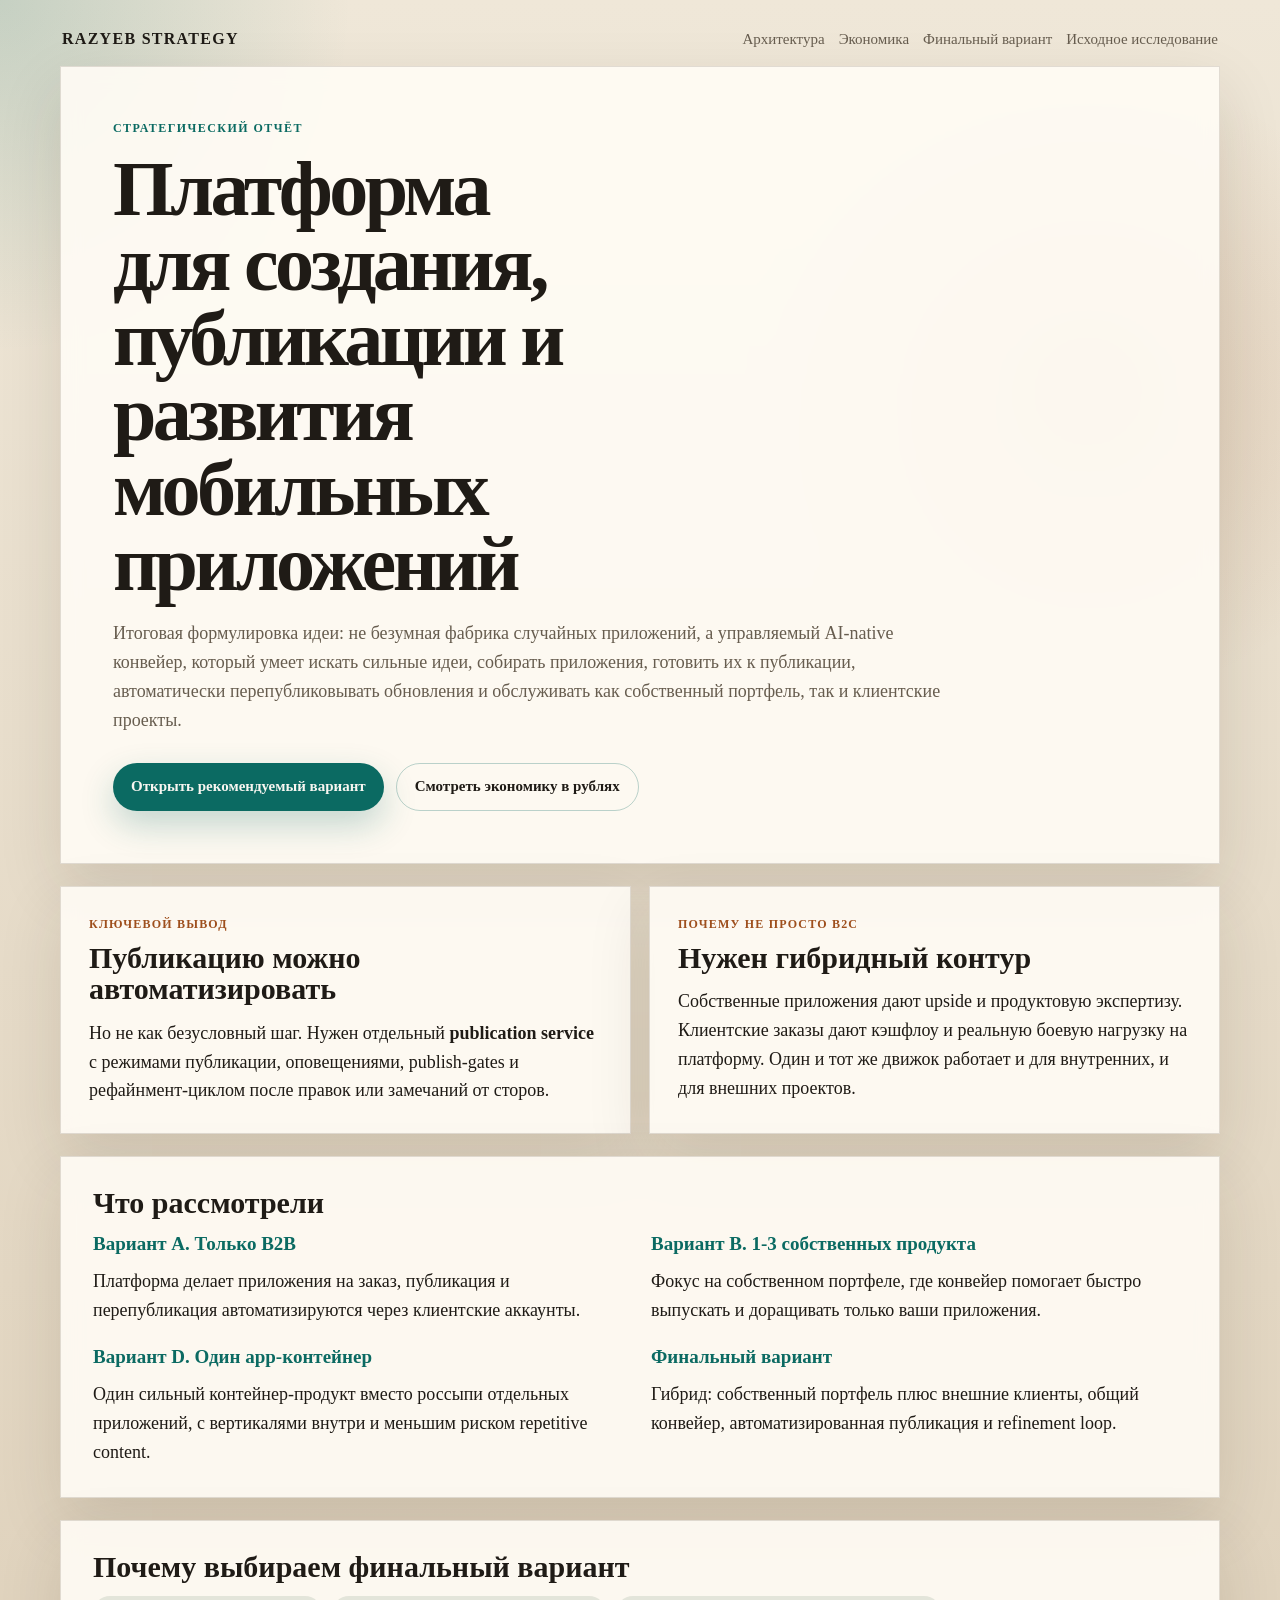
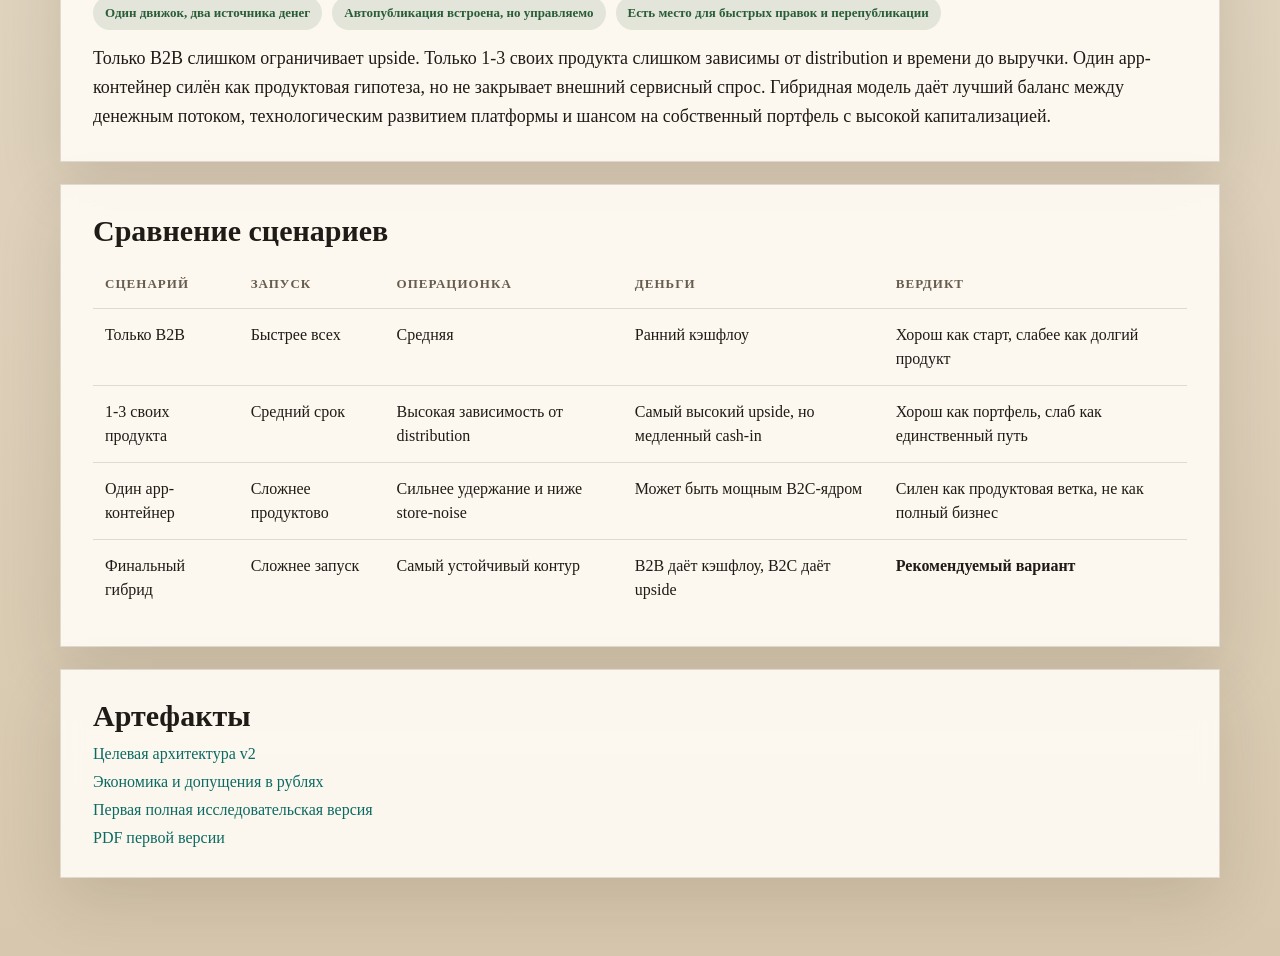
==== commit ad3d7334: "Expand strategy site with scenarios and economics" ====
--- a/index.html
+++ b/index.html
@@ -3,97 +3,151 @@
 <head>
   <meta charset="utf-8">
   <meta name="viewport" content="width=device-width, initial-scale=1">
-  <title>Razyeb Research</title>
-  <meta name="description" content="Исследование по идее автономного конвейера мобильных приложений: реализуемость, риски, архитектура, монетизация и ограничения для РФ.">
+  <title>Razyeb Strategy Report</title>
+  <meta name="description" content="Стратегический отчёт по продукту автоматизированной подготовки, публикации и развития мобильных приложений для собственных продуктов и клиентских заказов.">
   <link rel="stylesheet" href="./site.css">
 </head>
 <body>
-  <main class="shell">
+  <div class="shell">
+    <header class="topbar">
+      <a class="brand" href="./index.html">Razyeb Strategy</a>
+      <nav class="nav">
+        <a href="./architecture.html">Архитектура</a>
+        <a href="./economics.html">Экономика</a>
+        <a href="./scenario-final-hybrid.html">Финальный вариант</a>
+        <a href="./mobile-app-pipeline-feasibility.html">Исходное исследование</a>
+      </nav>
+    </header>
+
     <section class="hero">
-      <p class="eyebrow">Razyeb Research</p>
-      <h1>Автономный конвейер мобильных приложений</h1>
+      <p class="eyebrow">Стратегический отчёт</p>
+      <h1>Платформа для создания, публикации и развития мобильных приложений</h1>
       <p class="lede">
-        Исследование по реализуемости идеи, архитектурному контуру, policy-рискам,
-        экономике и практическому пути запуска.
+        Итоговая формулировка идеи: не безумная фабрика случайных приложений,
+        а управляемый AI-native конвейер, который умеет искать сильные идеи,
+        собирать приложения, готовить их к публикации, автоматически
+        перепубликовывать обновления и обслуживать как собственный портфель,
+        так и клиентские проекты.
       </p>
       <div class="actions">
-        <a class="button button-primary" href="./mobile-app-pipeline-feasibility.html">Открыть исследование</a>
-        <a class="button button-secondary" href="./mobile-app-pipeline-feasibility.pdf">Скачать PDF</a>
+        <a class="button button-primary" href="./scenario-final-hybrid.html">Открыть рекомендуемый вариант</a>
+        <a class="button button-secondary" href="./economics.html">Смотреть экономику в рублях</a>
       </div>
     </section>
 
     <section class="panel panel-grid">
       <article class="card">
-        <p class="card-label">Вердикт</p>
-        <h2>Не брать в лоб</h2>
+        <p class="card-label">Ключевой вывод</p>
+        <h2>Публикацию можно автоматизировать</h2>
         <p>
-          Полностью автономная фабрика множества отдельных приложений слишком
-          зависит от допущений, которые ломаются о anti-spam / anti-template
-          policy Apple и Google, distribution-risk и слабую предсказуемость
-          монетизации.
+          Но не как безусловный шаг. Нужен отдельный <strong>publication service</strong>
+          с режимами публикации, оповещениями, publish-gates и рефайнмент-циклом
+          после правок или замечаний от сторов.
         </p>
       </article>
       <article class="card">
-        <p class="card-label">Рекомендация</p>
-        <h2>Брать в адаптированном виде</h2>
+        <p class="card-label">Почему не просто B2C</p>
+        <h2>Нужен гибридный контур</h2>
         <p>
-          Жизнеспособная версия идеи это <strong>semi-autonomous internal product studio</strong>,
-          где AI ускоряет research, delivery и store ops assistance, а человек
-          принимает ключевые продуктовые и compliance-решения.
+          Собственные приложения дают upside и продуктовую экспертизу.
+          Клиентские заказы дают кэшфлоу и реальную боевую нагрузку на платформу.
+          Один и тот же движок работает и для внутренних, и для внешних проектов.
         </p>
       </article>
     </section>
 
     <section class="panel">
-      <h2>Что внутри исследования</h2>
+      <h2>Что рассмотрели</h2>
       <div class="list-grid">
-        <div>
-          <h3>Риски</h3>
-          <ul>
-            <li>anti-template и repetitive-content ограничения</li>
-            <li>ограничения на публикацию за клиентов</li>
-            <li>операционные риски post-release</li>
-            <li>ограничения по РФ, биллингу и выплатам</li>
-          </ul>
-        </div>
-        <div>
-          <h3>Архитектура</h3>
-          <ul>
-            <li>research services и scoring</li>
-            <li>approval bot / human gate</li>
-            <li>product generation и codegen</li>
-            <li>build, QA, store ops и analytics</li>
-          </ul>
-        </div>
-        <div>
-          <h3>Экономика</h3>
-          <ul>
-            <li>реалистичность подписок и рекламы</li>
-            <li>пороговые расходы на запуск</li>
-            <li>скрытые накладные расходы</li>
-            <li>когда B2B здоровее B2C</li>
-          </ul>
-        </div>
+        <article>
+          <h3><a href="./scenario-b2b-only.html">Вариант A. Только B2B</a></h3>
+          <p>Платформа делает приложения на заказ, публикация и перепубликация автоматизируются через клиентские аккаунты.</p>
+        </article>
+        <article>
+          <h3><a href="./scenario-owned-products.html">Вариант B. 1-3 собственных продукта</a></h3>
+          <p>Фокус на собственном портфеле, где конвейер помогает быстро выпускать и доращивать только ваши приложения.</p>
+        </article>
+        <article>
+          <h3><a href="./scenario-one-container.html">Вариант D. Один app-контейнер</a></h3>
+          <p>Один сильный контейнер-продукт вместо россыпи отдельных приложений, с вертикалями внутри и меньшим риском repetitive content.</p>
+        </article>
+        <article>
+          <h3><a href="./scenario-final-hybrid.html">Финальный вариант</a></h3>
+          <p>Гибрид: собственный портфель плюс внешние клиенты, общий конвейер, автоматизированная публикация и refinement loop.</p>
+        </article>
       </div>
+    </section>
+
+    <section class="panel">
+      <h2>Почему выбираем финальный вариант</h2>
+      <div class="badge-row">
+        <span class="badge badge-good">Один движок, два источника денег</span>
+        <span class="badge badge-good">Автопубликация встроена, но управляемо</span>
+        <span class="badge badge-good">Есть место для быстрых правок и перепубликации</span>
+      </div>
+      <p>
+        Только B2B слишком ограничивает upside. Только 1-3 своих продукта слишком
+        зависимы от distribution и времени до выручки. Один app-контейнер силён как
+        продуктовая гипотеза, но не закрывает внешний сервисный спрос. Гибридная
+        модель даёт лучший баланс между денежным потоком, технологическим развитием
+        платформы и шансом на собственный портфель с высокой капитализацией.
+      </p>
+    </section>
+
+    <section class="panel table-panel">
+      <h2>Сравнение сценариев</h2>
+      <table>
+        <thead>
+          <tr>
+            <th>Сценарий</th>
+            <th>Запуск</th>
+            <th>Операционка</th>
+            <th>Деньги</th>
+            <th>Вердикт</th>
+          </tr>
+        </thead>
+        <tbody>
+          <tr>
+            <td>Только B2B</td>
+            <td>Быстрее всех</td>
+            <td>Средняя</td>
+            <td>Ранний кэшфлоу</td>
+            <td>Хорош как старт, слабее как долгий продукт</td>
+          </tr>
+          <tr>
+            <td>1-3 своих продукта</td>
+            <td>Средний срок</td>
+            <td>Высокая зависимость от distribution</td>
+            <td>Самый высокий upside, но медленный cash-in</td>
+            <td>Хорош как портфель, слаб как единственный путь</td>
+          </tr>
+          <tr>
+            <td>Один app-контейнер</td>
+            <td>Сложнее продуктово</td>
+            <td>Сильнее удержание и ниже store-noise</td>
+            <td>Может быть мощным B2C-ядром</td>
+            <td>Силен как продуктовая ветка, не как полный бизнес</td>
+          </tr>
+          <tr>
+            <td>Финальный гибрид</td>
+            <td>Сложнее запуск</td>
+            <td>Самый устойчивый контур</td>
+            <td>B2B даёт кэшфлоу, B2C даёт upside</td>
+            <td><strong>Рекомендуемый вариант</strong></td>
+          </tr>
+        </tbody>
+      </table>
     </section>
 
     <section class="panel">
       <h2>Артефакты</h2>
       <div class="links">
-        <a href="./mobile-app-pipeline-feasibility.html">HTML-версия исследования</a>
-        <a href="./mobile-app-pipeline-feasibility.pdf">PDF-версия исследования</a>
-        <a href="./mobile-app-pipeline-feasibility.md">Markdown-исходник</a>
+        <a href="./architecture.html">Целевая архитектура v2</a>
+        <a href="./economics.html">Экономика и допущения в рублях</a>
+        <a href="./mobile-app-pipeline-feasibility.html">Первая полная исследовательская версия</a>
+        <a href="./mobile-app-pipeline-feasibility.pdf">PDF первой версии</a>
       </div>
     </section>
-
-    <section class="panel note">
-      <h2>GitHub Pages</h2>
-      <p>
-        Папка <code>docs/</code> уже подготовлена как source для GitHub Pages.
-        Достаточно положить проект в git-репозиторий и включить Pages с source:
-        <code>Deploy from a branch</code> -> ветка <code>main</code> -> папка <code>/docs</code>.
-      </p>
-    </section>
-  </main>
+  </div>
 </body>
 </html>
--- a/site.css
+++ b/site.css
@@ -1,13 +1,18 @@
 :root {
   --bg: #efe7d8;
-  --bg-deep: #d8c7af;
-  --paper: rgba(255, 251, 243, 0.88);
-  --ink: #201c17;
-  --muted: #63594a;
-  --line: rgba(78, 62, 43, 0.18);
+  --bg-deep: #d7c7ae;
+  --paper: rgba(255, 252, 246, 0.9);
+  --paper-solid: #fffaf2;
+  --ink: #1f1b16;
+  --muted: #675d4f;
+  --line: rgba(77, 59, 39, 0.16);
   --accent: #0b6a62;
-  --accent-2: #9d4e1a;
-  --shadow: 0 24px 60px rgba(42, 29, 12, 0.12);
+  --accent-2: #9e4f1d;
+  --good: #295d38;
+  --warn: #9a4a1a;
+  --soft-good: rgba(41, 93, 56, 0.12);
+  --soft-warn: rgba(154, 74, 26, 0.12);
+  --shadow: 0 24px 60px rgba(41, 29, 14, 0.12);
 }
 
 * {
@@ -24,18 +29,125 @@
   font-family: Georgia, "Times New Roman", serif;
   background:
     radial-gradient(circle at top left, rgba(11, 106, 98, 0.18), transparent 22rem),
-    radial-gradient(circle at 85% 15%, rgba(157, 78, 26, 0.16), transparent 18rem),
+    radial-gradient(circle at 85% 15%, rgba(158, 79, 29, 0.16), transparent 20rem),
     linear-gradient(180deg, var(--bg) 0%, var(--bg-deep) 100%);
 }
 
+a {
+  color: var(--accent);
+  text-decoration: none;
+}
+
+p,
+li {
+  font-size: 18px;
+  line-height: 1.6;
+}
+
+h1,
+h2,
+h3,
+p {
+  margin-top: 0;
+}
+
+h1 {
+  max-width: 12ch;
+  font-size: clamp(40px, 7vw, 78px);
+  line-height: 0.96;
+  letter-spacing: -0.045em;
+  margin-bottom: 18px;
+}
+
+h2 {
+  font-size: 30px;
+  line-height: 1.05;
+  margin-bottom: 14px;
+}
+
+h3 {
+  font-size: 19px;
+  margin-bottom: 12px;
+}
+
+ul {
+  margin: 0;
+  padding-left: 20px;
+}
+
+li + li {
+  margin-top: 8px;
+}
+
+table {
+  width: 100%;
+  border-collapse: collapse;
+}
+
+th,
+td {
+  text-align: left;
+  vertical-align: top;
+  border-top: 1px solid var(--line);
+  padding: 14px 12px;
+  font-size: 16px;
+  line-height: 1.5;
+}
+
+thead th {
+  border-top: 0;
+  color: var(--muted);
+  font-size: 13px;
+  text-transform: uppercase;
+  letter-spacing: 0.08em;
+}
+
+code {
+  font-family: ui-monospace, SFMono-Regular, Menlo, Monaco, Consolas, monospace;
+  font-size: 0.92em;
+  background: rgba(18, 37, 32, 0.06);
+  padding: 2px 6px;
+  border-radius: 6px;
+}
+
 .shell {
-  width: min(1120px, calc(100vw - 40px));
+  width: min(1160px, calc(100vw - 40px));
   margin: 0 auto;
-  padding: 28px 0 52px;
+  padding: 22px 0 56px;
+}
+
+.topbar {
+  display: flex;
+  justify-content: space-between;
+  align-items: center;
+  gap: 16px;
+  padding: 8px 2px 18px;
+}
+
+.brand {
+  color: var(--ink);
+  font-size: 16px;
+  font-weight: 700;
+  letter-spacing: 0.08em;
+  text-transform: uppercase;
+}
+
+.nav {
+  display: flex;
+  flex-wrap: wrap;
+  gap: 14px;
+}
+
+.nav a {
+  color: var(--muted);
+  font-size: 15px;
 }
 
 .hero,
-.panel {
+.panel,
+.card,
+.metric,
+.callout {
   background: var(--paper);
   border: 1px solid var(--line);
   box-shadow: var(--shadow);
@@ -56,41 +168,8 @@
   font-weight: 700;
 }
 
-h1,
-h2,
-h3,
-p {
-  margin-top: 0;
-}
-
-h1 {
-  max-width: 12ch;
-  font-size: clamp(44px, 7vw, 82px);
-  line-height: 0.96;
-  letter-spacing: -0.045em;
-  margin-bottom: 18px;
-}
-
-h2 {
-  font-size: 28px;
-  line-height: 1.05;
-  margin-bottom: 14px;
-}
-
-h3 {
-  font-size: 18px;
-  margin-bottom: 12px;
-}
-
-.lede,
-.panel p,
-li {
-  font-size: 18px;
-  line-height: 1.55;
-}
-
 .lede {
-  max-width: 48rem;
+  max-width: 52rem;
   color: var(--muted);
   margin-bottom: 28px;
 }
@@ -145,10 +224,14 @@
   padding: 0;
 }
 
-.card {
-  background: var(--paper);
-  border: 1px solid var(--line);
-  box-shadow: var(--shadow);
+.three-grid {
+  display: grid;
+  grid-template-columns: repeat(3, minmax(0, 1fr));
+  gap: 18px;
+}
+
+.card,
+.metric {
   padding: 28px;
 }
 
@@ -163,17 +246,8 @@
 
 .list-grid {
   display: grid;
-  grid-template-columns: repeat(3, minmax(0, 1fr));
-  gap: 20px;
-}
-
-ul {
-  margin: 0;
-  padding-left: 20px;
-}
-
-li + li {
-  margin-top: 8px;
+  grid-template-columns: repeat(2, minmax(0, 1fr));
+  gap: 22px;
 }
 
 .links {
@@ -182,38 +256,93 @@
   gap: 10px;
 }
 
-a {
-  color: var(--accent);
-}
-
-.note code {
-  font-family: ui-monospace, SFMono-Regular, Menlo, Monaco, Consolas, monospace;
-  font-size: 0.92em;
-  background: rgba(18, 37, 32, 0.06);
-  padding: 2px 6px;
-  border-radius: 6px;
-}
-
-@media (max-width: 860px) {
+.badge-row {
+  display: flex;
+  flex-wrap: wrap;
+  gap: 10px;
+  margin-bottom: 14px;
+}
+
+.badge {
+  display: inline-flex;
+  align-items: center;
+  min-height: 34px;
+  padding: 0 12px;
+  border-radius: 999px;
+  font-size: 13px;
+  font-weight: 700;
+}
+
+.badge-good {
+  background: var(--soft-good);
+  color: var(--good);
+}
+
+.badge-warn {
+  background: var(--soft-warn);
+  color: var(--warn);
+}
+
+.metric-number {
+  font-size: 34px;
+  line-height: 1;
+  margin-bottom: 8px;
+}
+
+.metric p:last-child,
+.card p:last-child,
+.panel p:last-child {
+  margin-bottom: 0;
+}
+
+.table-panel {
+  overflow-x: auto;
+}
+
+.callout {
+  padding: 22px 24px;
+  background: var(--paper-solid);
+}
+
+.muted {
+  color: var(--muted);
+}
+
+.spacer-top {
+  margin-top: 24px;
+}
+
+@media (max-width: 960px) {
+  .panel-grid,
+  .three-grid,
+  .list-grid {
+    grid-template-columns: 1fr;
+  }
+
   .hero,
   .panel,
-  .card {
+  .card,
+  .metric,
+  .callout {
     padding: 24px;
   }
 
-  .panel-grid,
-  .list-grid {
-    grid-template-columns: 1fr;
+  .topbar {
+    flex-direction: column;
+    align-items: flex-start;
   }
 
   .shell {
-    width: min(100vw - 24px, 1120px);
+    width: min(100vw - 24px, 1160px);
     padding-top: 12px;
   }
 
-  .lede,
-  .panel p,
+  p,
   li {
     font-size: 16px;
   }
-}
+
+  h1 {
+    font-size: clamp(36px, 12vw, 58px);
+  }
+}
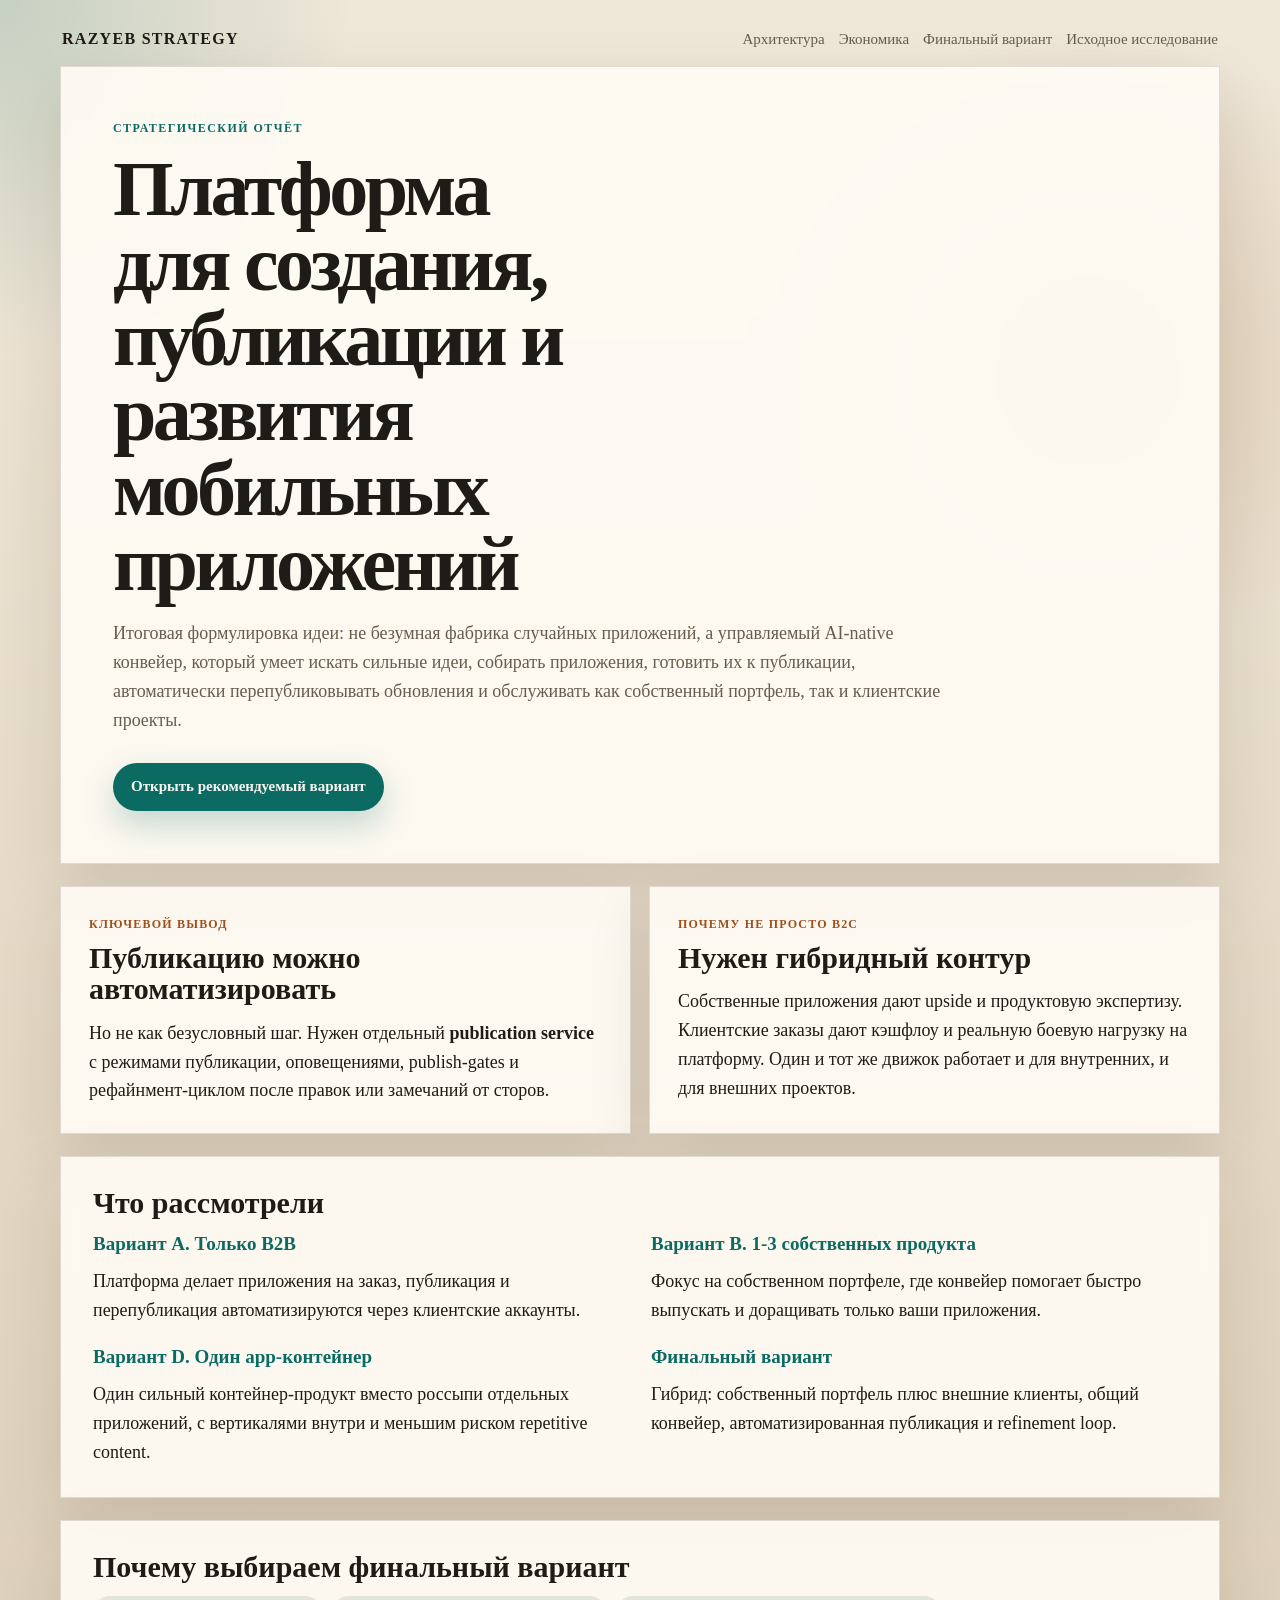
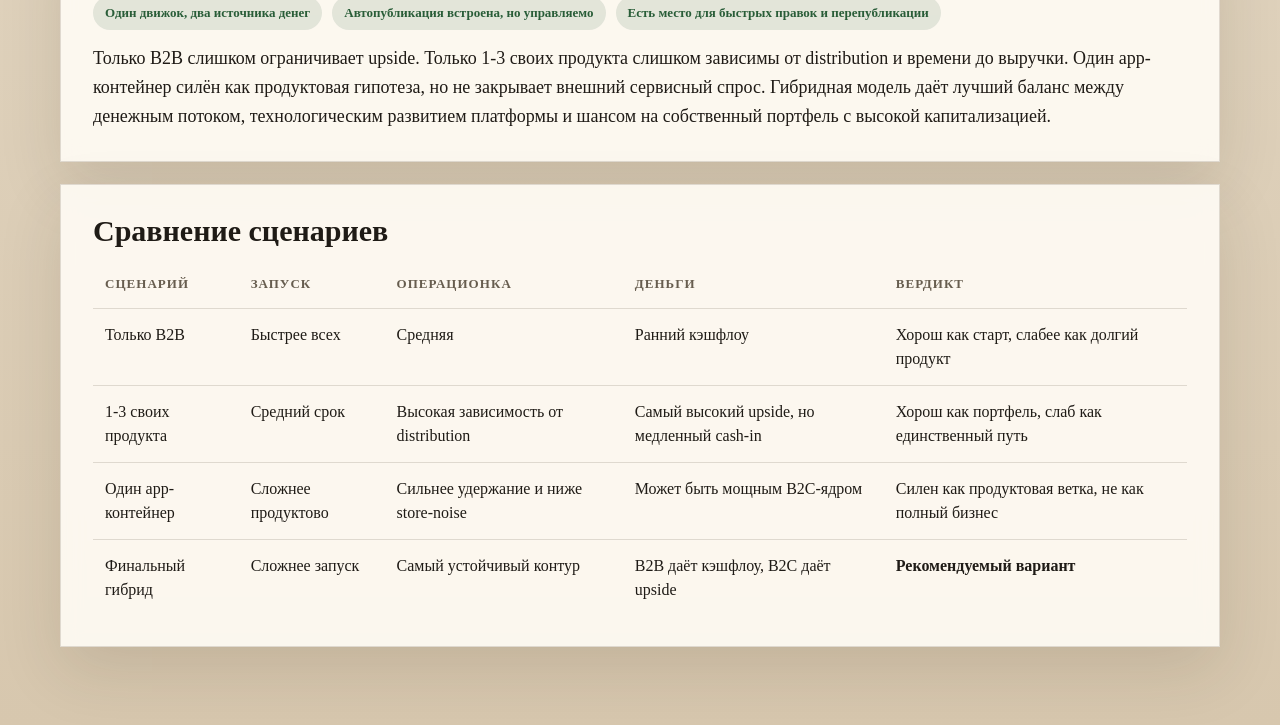
==== commit b6abb4ad: "Refine landing and expand implementation architecture" ====
--- a/index.html
+++ b/index.html
@@ -31,7 +31,6 @@
       </p>
       <div class="actions">
         <a class="button button-primary" href="./scenario-final-hybrid.html">Открыть рекомендуемый вариант</a>
-        <a class="button button-secondary" href="./economics.html">Смотреть экономику в рублях</a>
       </div>
     </section>
 
@@ -138,16 +137,6 @@
         </tbody>
       </table>
     </section>
-
-    <section class="panel">
-      <h2>Артефакты</h2>
-      <div class="links">
-        <a href="./architecture.html">Целевая архитектура v2</a>
-        <a href="./economics.html">Экономика и допущения в рублях</a>
-        <a href="./mobile-app-pipeline-feasibility.html">Первая полная исследовательская версия</a>
-        <a href="./mobile-app-pipeline-feasibility.pdf">PDF первой версии</a>
-      </div>
-    </section>
   </div>
 </body>
 </html>
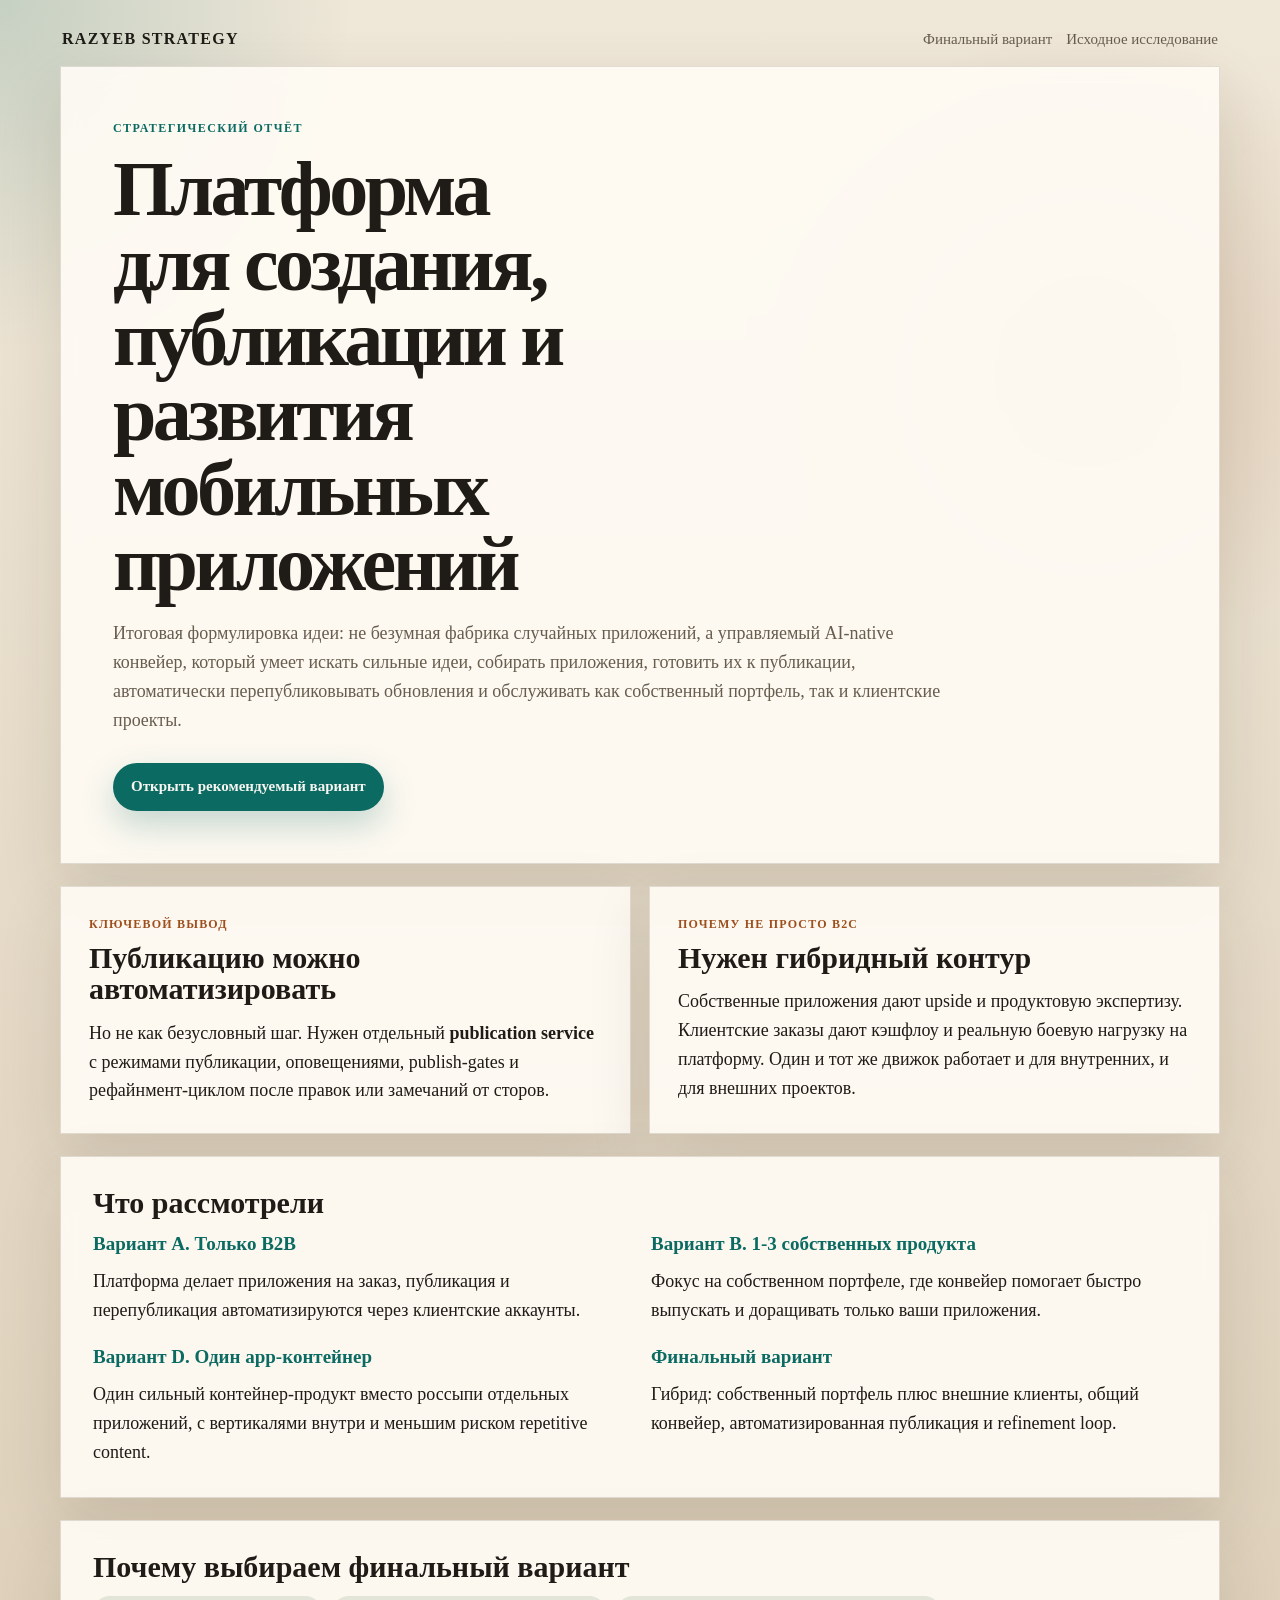
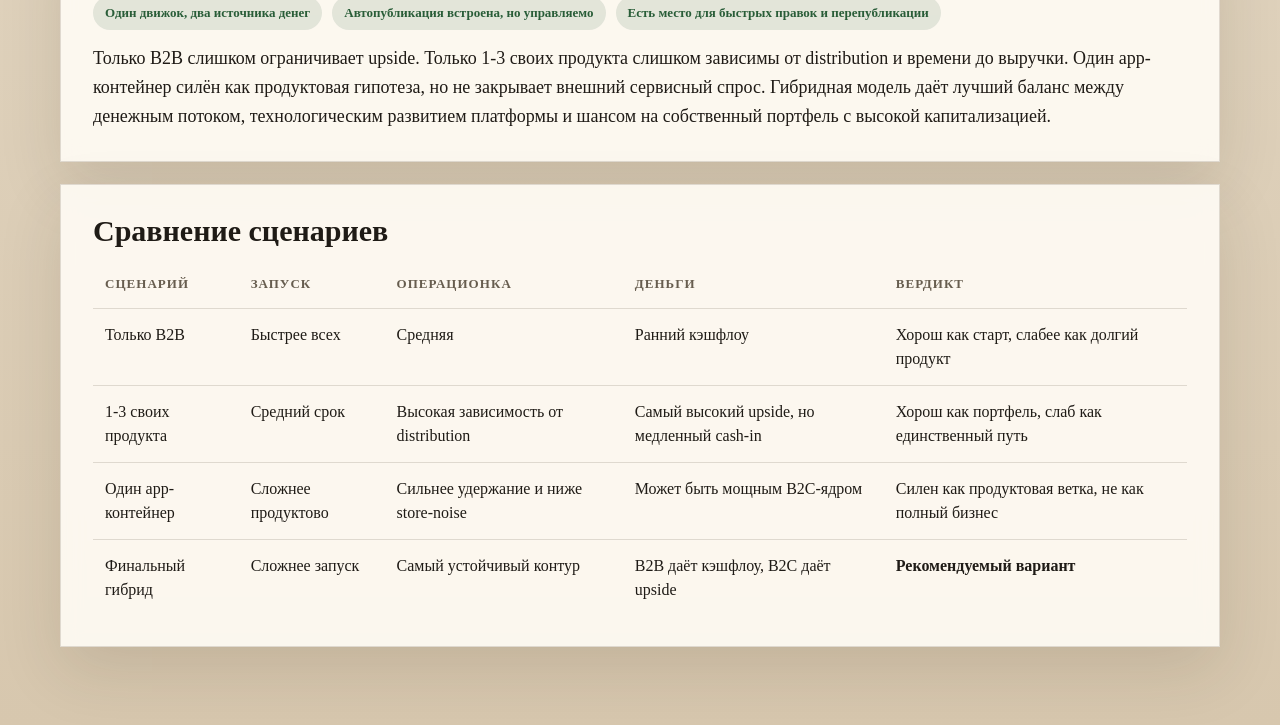
==== commit adb56455: "Refine navigation, costs detail, and architecture diagram" ====
--- a/index.html
+++ b/index.html
@@ -12,8 +12,6 @@
     <header class="topbar">
       <a class="brand" href="./index.html">Razyeb Strategy</a>
       <nav class="nav">
-        <a href="./architecture.html">Архитектура</a>
-        <a href="./economics.html">Экономика</a>
         <a href="./scenario-final-hybrid.html">Финальный вариант</a>
         <a href="./mobile-app-pipeline-feasibility.html">Исходное исследование</a>
       </nav>
--- a/site.css
+++ b/site.css
@@ -304,6 +304,75 @@
   background: var(--paper-solid);
 }
 
+.diagram {
+  padding: 8px 0;
+}
+
+.diagram-col {
+  display: flex;
+  flex-direction: column;
+  align-items: center;
+  gap: 12px;
+}
+
+.diagram-row {
+  width: 100%;
+  display: grid;
+  grid-template-columns: repeat(4, minmax(0, 1fr));
+  gap: 12px;
+}
+
+.diagram-row.three {
+  grid-template-columns: repeat(3, minmax(0, 1fr));
+}
+
+.diagram-row.two {
+  grid-template-columns: repeat(2, minmax(0, 1fr));
+  max-width: 760px;
+}
+
+.diagram-box {
+  width: min(780px, 100%);
+  padding: 16px 18px;
+  text-align: center;
+  border-radius: 16px;
+  border: 1px solid var(--line);
+  background: var(--paper-solid);
+  box-shadow: var(--shadow);
+  font-size: 16px;
+  line-height: 1.4;
+  font-weight: 700;
+}
+
+.diagram-box.small {
+  width: 100%;
+  font-size: 15px;
+  font-weight: 600;
+}
+
+.diagram-box.accent {
+  background: rgba(11, 106, 98, 0.08);
+  border-color: rgba(11, 106, 98, 0.28);
+}
+
+.diagram-box.loop {
+  background: rgba(158, 79, 29, 0.08);
+  border-color: rgba(158, 79, 29, 0.24);
+}
+
+.diagram-arrow,
+.diagram-merge {
+  color: var(--muted);
+  font-size: 18px;
+  font-weight: 700;
+}
+
+.diagram-merge {
+  font-size: 14px;
+  text-transform: uppercase;
+  letter-spacing: 0.08em;
+}
+
 .muted {
   color: var(--muted);
 }
@@ -315,7 +384,10 @@
 @media (max-width: 960px) {
   .panel-grid,
   .three-grid,
-  .list-grid {
+  .list-grid,
+  .diagram-row,
+  .diagram-row.three,
+  .diagram-row.two {
     grid-template-columns: 1fr;
   }
 
